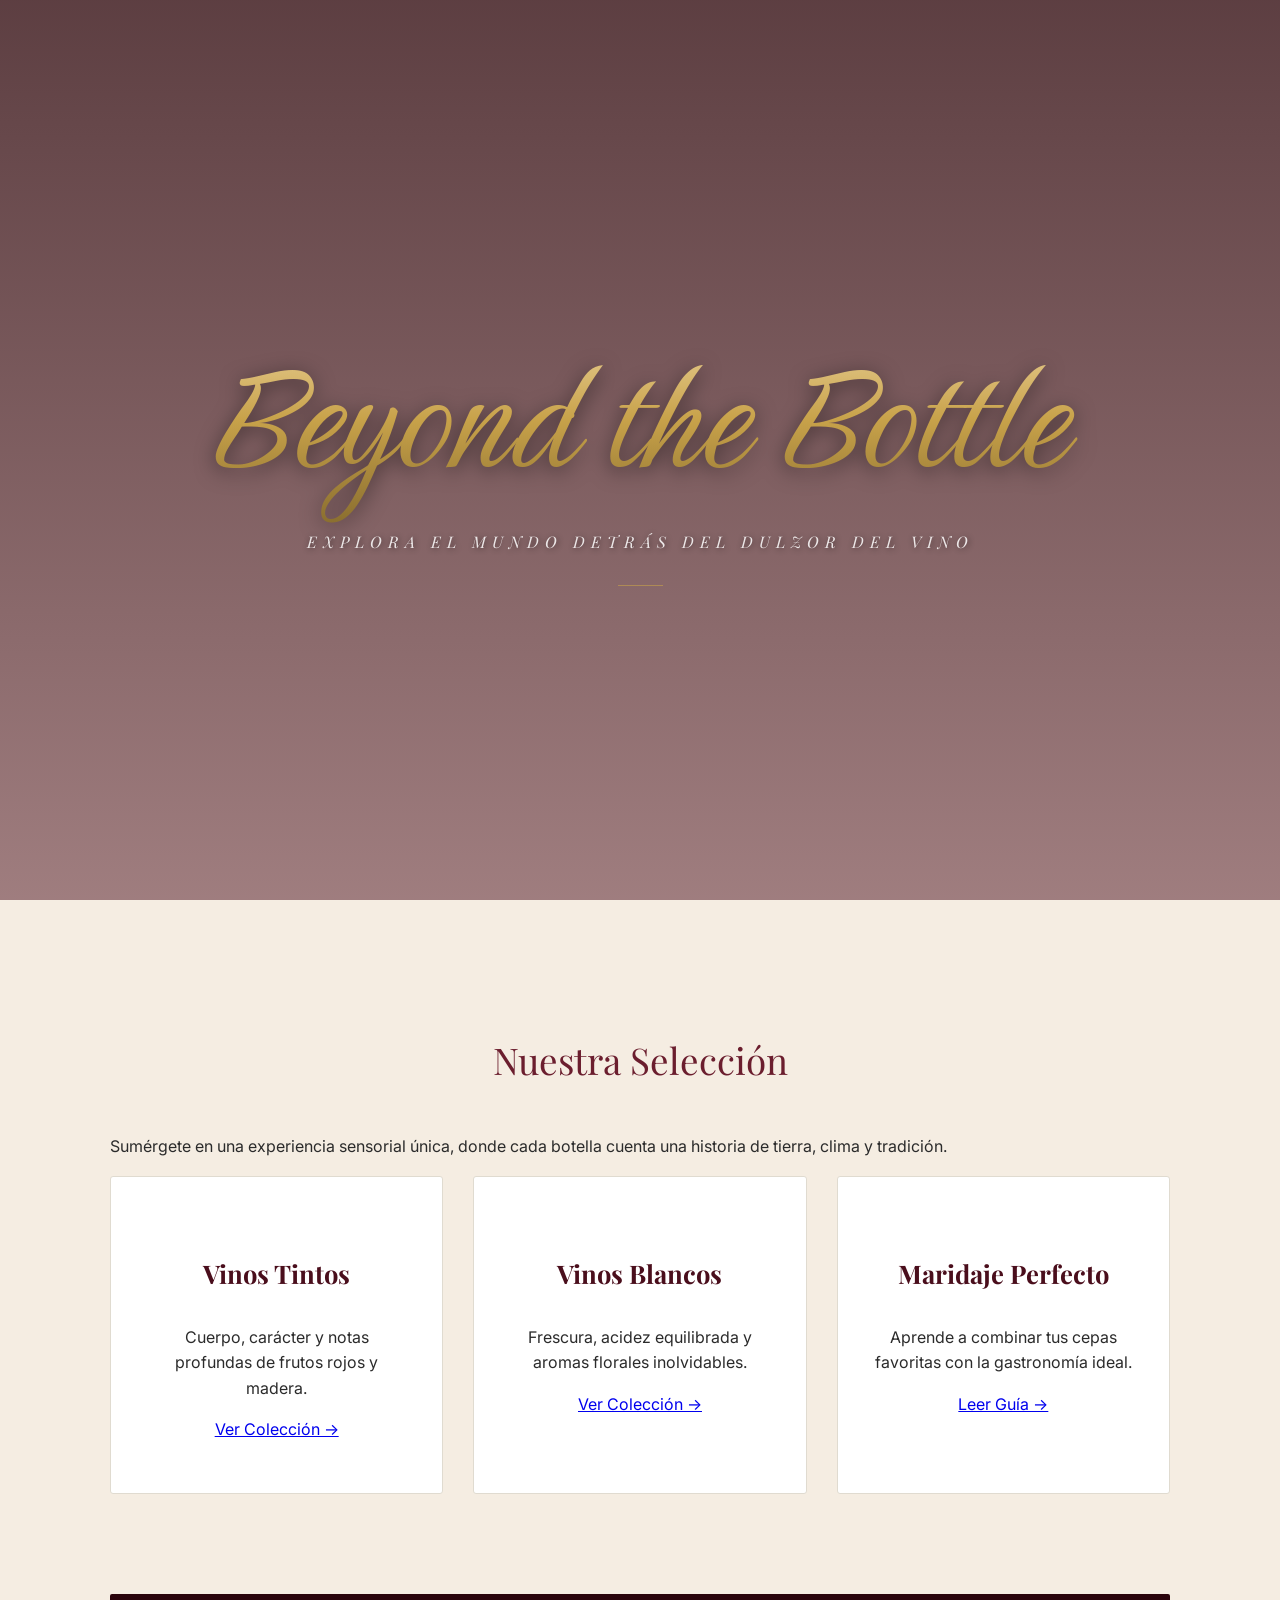
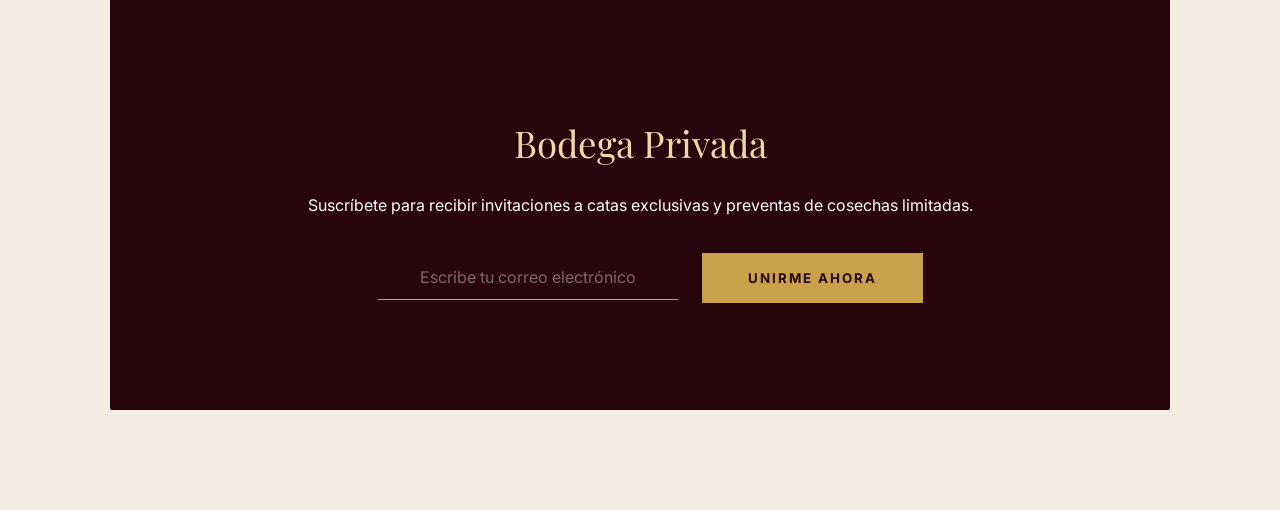
==== index.html @ 3880f751 "Update index.html" ====
<!DOCTYPE html>
<html lang="es">
<head>
    <meta charset="UTF-8">
    <meta name="viewport" content="width=device-width, initial-scale=1.0">
    <title>Beyond the Bottle</title>
    
    <!-- Fuentes de Google -->
    <link rel="preconnect" href="https://fonts.googleapis.com">
    <link rel="preconnect" href="https://fonts.gstatic.com" crossorigin>
    <link href="https://fonts.googleapis.com/css2?family=Birthstone&family=Inter:wght@300;400;700&family=Playfair+Display:ital,wght@0,400;1,400&display=swap" rel="stylesheet">
    
    <!-- ENLACE AL CSS (Verifica que el nombre coincida) -->
    <link rel="stylesheet" href="styles.css">
</head>
<body>

    <section class="hero">
        <div class="hero-content">
            <h1>Beyond the Bottle</h1>
            <p>Explora el mundo detrás del dulzor del vino</p>
        </div>
    </section>

    <main class="container">
        <section class="intro">
            <h2>Nuestra Selección</h2>
            <p class="intro-text">Sumérgete en una experiencia sensorial única, donde cada botella cuenta una historia de tierra, clima y tradición.</p>
        </section>

        <div class="cards">
            <article class="card">
                <h3>Vinos Tintos</h3>
                <p>Cuerpo, carácter y notas profundas de frutos rojos y madera.</p>
                <a href="#" class="link">Ver Colección →</a>
            </article>

            <article class="card">
                <h3>Vinos Blancos</h3>
                <p>Frescura, acidez equilibrada y aromas florales inolvidables.</p>
                <a href="#" class="link">Ver Colección →</a>
            </article>

            <article class="card">
                <h3>Maridaje Perfecto</h3>
                <p>Aprende a combinar tus cepas favoritas con la gastronomía ideal.</p>
                <a href="#" class="link">Leer Guía →</a>
            </article>
        </div>

        <section class="newsletter">
            <h2>Bodega Privada</h2>
            <p>Suscríbete para recibir invitaciones a catas exclusivas y preventas de cosechas limitadas.</p>
            <div class="form-group">
                <input type="email" placeholder="Escribe tu correo electrónico">
                <button>Unirme ahora</button>
            </div>
        </section>
    </main>

</body>
</html>
---- styles.css ----
/* =========================
   1. VARIABLES Y CONFIGURACIÓN
========================= */
:root {
    /* Paleta de Colores */
    --wine-dark: #2A040C; 
    --wine-medium: #4A0E1C;
    --wine-light: #6B1E2E;
    --gold: #C8A24A;
    --gold-light: #F0D9A7;
    --gold-deep: #8A6E2F;
    --bg-cream: #F5EDE2;
    --text-dark: #2B2B2B;
    
    /* Tipografías */
    --fancy-font: 'Birthstone', cursive;
    --serif-font: 'Playfair Display', serif;
    --sans-font: 'Inter', sans-serif;
}

* {
    box-sizing: border-box;
}

body, html {
    margin: 0;
    padding: 0;
    font-family: var(--sans-font);
    color: var(--text-dark);
    background-color: var(--bg-cream);
    /* Sutil textura de fondo tipo papel premium */
    background-image: 
        linear-gradient(rgba(245, 237, 226, 0.96), rgba(245, 237, 226, 0.96)),
        url('https://www.transparenttextures.com/patterns/pinstripe.png');
    background-attachment: fixed;
    line-height: 1.6;
}

/* =========================
   2. HERO SECTION (ENCABEZADO)
========================= */
.hero {
    height: 100vh;
    display: flex;
    align-items: center;
    justify-content: center;
    text-align: center;
    position: relative;
    /* Overlay degradado para profundidad visual */
    background: linear-gradient(
                    rgba(42, 4, 12, 0.75), 
                    rgba(74, 14, 28, 0.5)
                ), 
                url('https://images.unsplash.com/photo-1510812431401-41d2bd2722f3?auto=format&fit=crop&w=1600&q=80');
    background-size: cover;
    background-position: center;
    background-attachment: fixed;
}

.hero-content {
    width: 90%;
    max-width: 1200px;
}

.hero-content h1 {
    font-family: var(--fancy-font);
    /* Birthstone es muy limpia, permite un tamaño imponente */
    font-size: clamp(90px, 15vw, 175px); 
    font-weight: 400;
    margin: 0;
    padding: 0.15em 0.05em; /* Espacio para evitar cortes laterales */
    line-height: 0.9;
    display: inline-block;

    /* Efecto Dorado Metalizado Refinado */
    background: linear-gradient(to bottom, var(--gold-light) 0%, var(--gold) 50%, var(--gold-deep) 100%);
    -webkit-background-clip: text;
    background-clip: text;
    -webkit-text-fill-color: transparent;
    
    /* Sombra para legibilidad sobre el fondo */
    filter: drop-shadow(0px 4px 10px rgba(0,0,0,0.5));
}

.hero-content p {
    font-family: var(--serif-font);
    font-style: italic;
    text-transform: uppercase;
    letter-spacing: 6px; /* Espaciado amplio para look de lujo */
    color: white;
    font-size: clamp(12px, 1.8vw, 16px);
    margin-top: 5px; 
    opacity: 0.85;
    text-shadow: 1px 1px 6px rgba(0,0,0,0.7);
}

/* Detalle de línea minimalista debajo del título */
.hero-content::after {
    content: '';
    display: block;
    width: 45px;
    height: 1px;
    background: var(--gold);
    margin: 30px auto 0;
    opacity: 0.6;
}

/* =========================
   3. CONTENEDOR Y SECCIONES
========================= */
.container {
    max-width: 1100px;
    margin: auto;
    padding: 100px 20px;
}

h2 {
    font-family: var(--serif-font);
    color: var(--wine-light);
    text-align: center;
    font-size: 2.3rem;
    margin-bottom: 45px;
    font-weight: 400;
}

/* =========================
   4. TARJETAS (CARDS)
========================= */
.cards {
    display: grid;
    grid-template-columns: repeat(auto-fit, minmax(280px, 1fr));
    gap: 30px;
}

.card {
    background: white;
    border: 1px solid #E0DBD0;
    padding: 50px 35px;
    text-decoration: none;
    color: var(--text-dark);
    text-align: center;
    transition: all 0.4s cubic-bezier(0.165, 0.84, 0.44, 1);
    border-radius: 3px;
    display: flex;
    flex-direction: column;
}

.card h3 {
    font-family: var(--serif-font);
    color: var(--wine-medium);
    margin-bottom: 15px;
    font-size: 1.6rem;
}

.card:hover {
    transform: translateY(-10px);
    border-color: var(--gold);
    box-shadow: 0 20px 40px rgba(0,0,0,0.06);
}

/* =========================
   5. NEWSLETTER
========================= */
.newsletter {
    background: var(--wine-dark);
    padding: 90px 40px;
    color: white;
    text-align: center;
    margin-top: 100px;
    border-radius: 2px;
}

.newsletter h2 { 
    color: var(--gold-light); 
    margin-bottom: 20px;
}

.newsletter input {
    background: transparent;
    border: none;
    border-bottom: 1px solid var(--gold);
    color: white;
    padding: 12px;
    margin: 20px;
    width: 300px;
    max-width: 100%;
    outline: none;
    font-size: 1rem;
    text-align: center;
    font-family: var(--sans-font);
}

.newsletter input::placeholder {
    color: rgba(255, 255, 255, 0.4);
}

/* =========================
   6. BOTONES
========================= */
button {
    background: var(--gold);
    color: var(--wine-dark);
    border: 1px solid var(--gold);
    padding: 16px 45px;
    font-weight: 700;
    text-transform: uppercase;
    cursor: pointer;
    transition: 0.3s;
    letter-spacing: 2px;
    font-family: var(--sans-font);
}

button:hover {
    background: white;
    color: var(--wine-medium);
    border-color: white;
}

/* =========================
   7. RESPONSIVE
========================= */
@media (max-width: 600px) {
    .hero-content h1 {
        font-size: 85px;
    }
    
    .hero-content p {
        letter-spacing: 3px;
    }
    
    .container {
        padding: 60px 20px;
    }
}
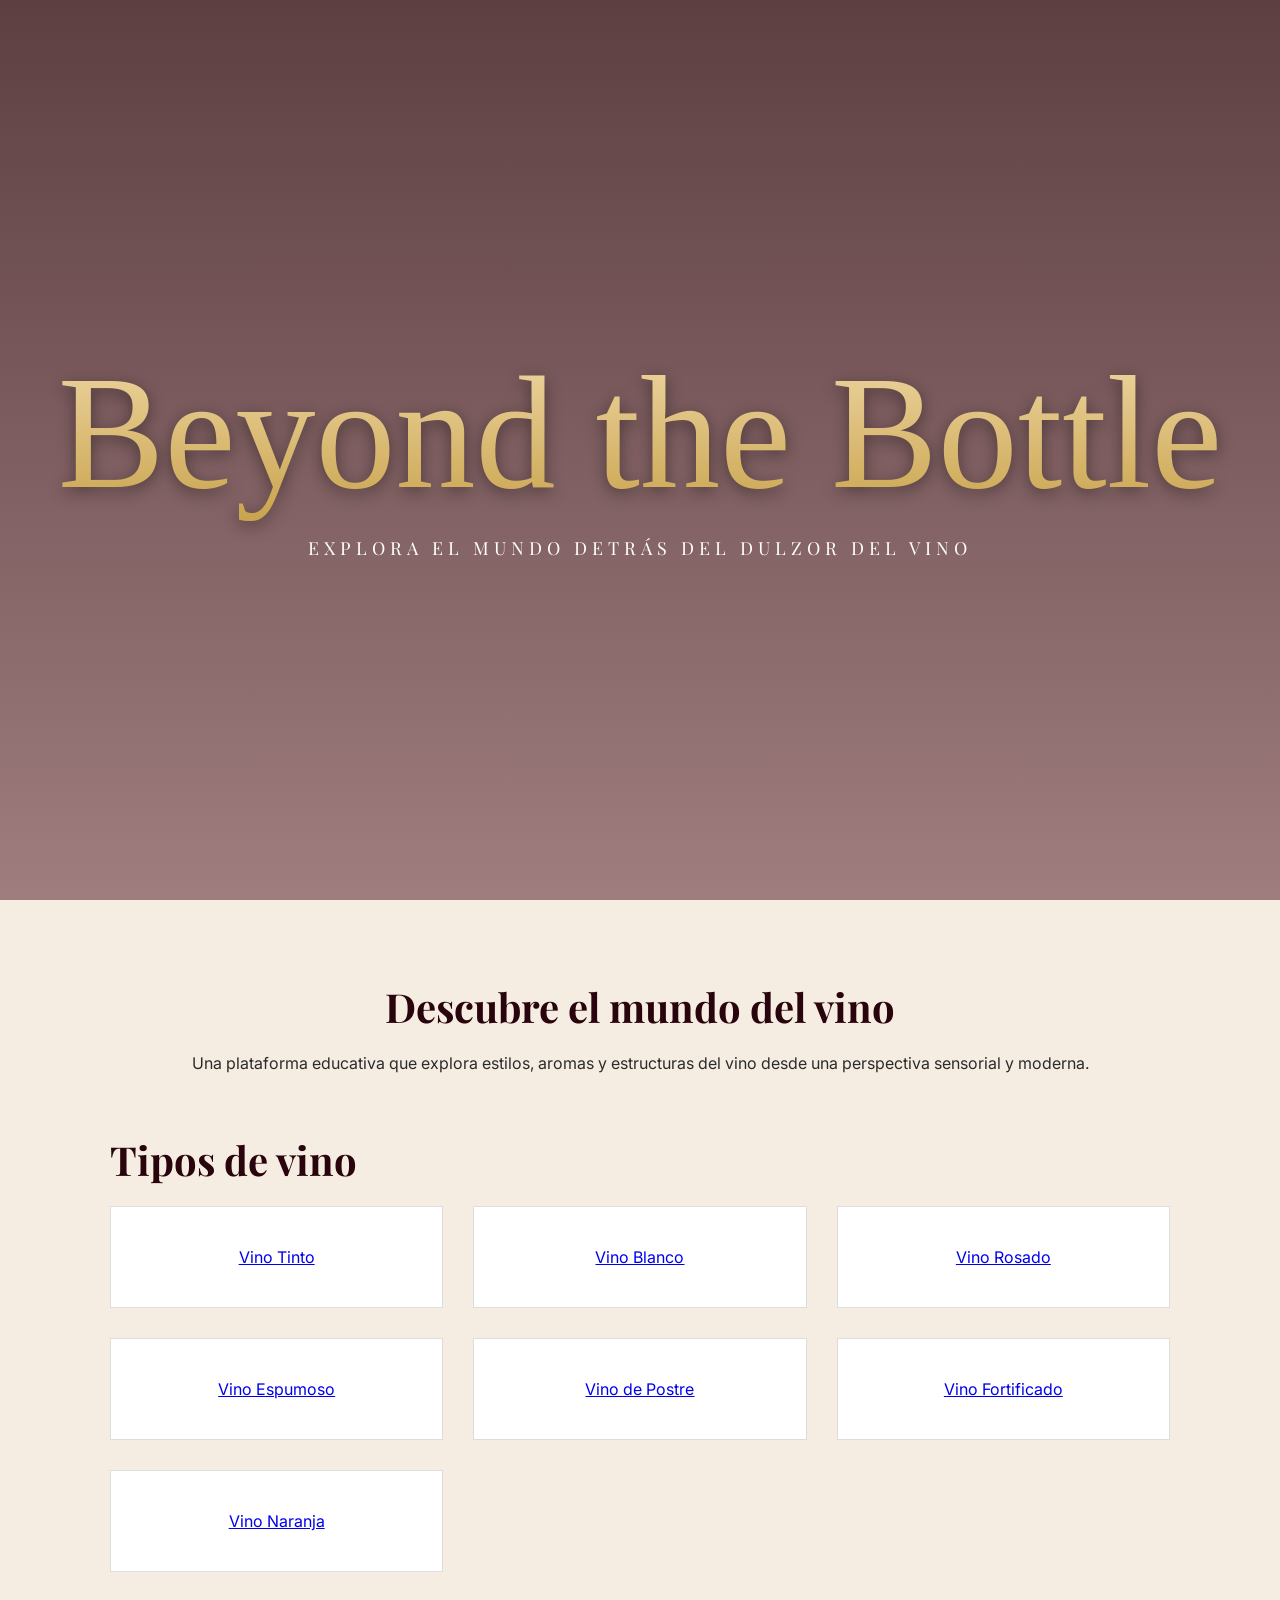
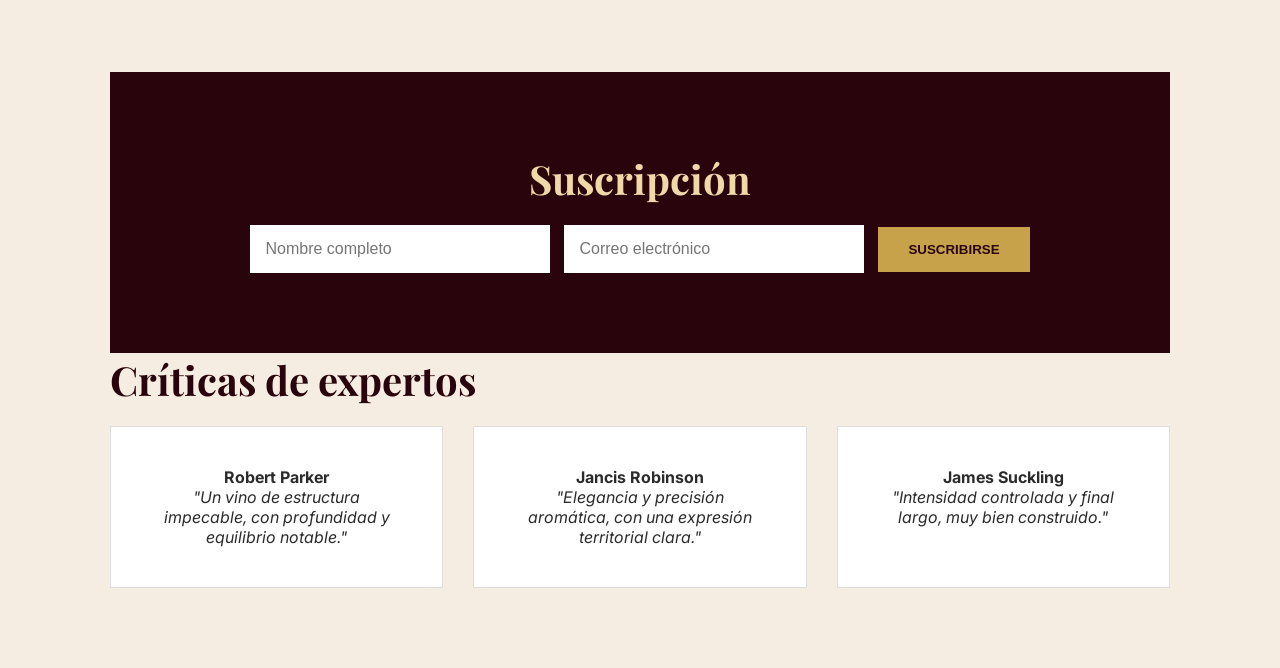
==== commit d3277549: "Update index.html" ====
--- a/index.html
+++ b/index.html
@@ -4,59 +4,60 @@
     <meta charset="UTF-8">
     <meta name="viewport" content="width=device-width, initial-scale=1.0">
     <title>Beyond the Bottle</title>
-    
-    <!-- Fuentes de Google -->
-    <link rel="preconnect" href="https://fonts.googleapis.com">
-    <link rel="preconnect" href="https://fonts.gstatic.com" crossorigin>
-    <link href="https://fonts.googleapis.com/css2?family=Birthstone&family=Inter:wght@300;400;700&family=Playfair+Display:ital,wght@0,400;1,400&display=swap" rel="stylesheet">
-    
-    <!-- ENLACE AL CSS (Verifica que el nombre coincida) -->
+    <!-- Fuentes: Inter, Playfair Display y Pinyon Script -->
+    <link href="https://fonts.googleapis.com/css2?family=Playfair+Display:ital,wght@0,500;0,600;1,400&family=Inter:wght@300;400;500&family=Pinyon+Script&display=swap" rel="stylesheet">
     <link rel="stylesheet" href="styles.css">
 </head>
 <body>
 
-    <section class="hero">
-        <div class="hero-content">
-            <h1>Beyond the Bottle</h1>
-            <p>Explora el mundo detrás del dulzor del vino</p>
+<header class="hero">
+    <div class="hero-content">
+        <h1>Beyond the Bottle</h1>
+        <p>Explora el mundo detrás del dulzor del vino</p>
+    </div>
+</header>
+
+<main class="container">
+
+    <section class="intro">
+        <h2>Descubre el mundo del vino</h2>
+        <p>
+            Una plataforma educativa que explora estilos, aromas y estructuras del vino desde una perspectiva sensorial y moderna.
+        </p>
+    </section>
+
+    <!-- TIPOS DE VINO -->
+    <section>
+        <h2>Tipos de vino</h2>
+        <div class="cards">
+            <a class="card" href="tinto.html">Vino Tinto</a>
+            <a class="card" href="blanco.html">Vino Blanco</a>
+            <a class="card" href="rosado.html">Vino Rosado</a>
+            <a class="card" href="espumoso.html">Vino Espumoso</a>
+            <a class="card" href="postre.html">Vino de Postre</a>
+            <a class="card" href="fortificado.html">Vino Fortificado</a>
+            <a class="card" href="naranja.html">Vino Naranja</a>
         </div>
     </section>
 
-    <main class="container">
-        <section class="intro">
-            <h2>Nuestra Selección</h2>
-            <p class="intro-text">Sumérgete en una experiencia sensorial única, donde cada botella cuenta una historia de tierra, clima y tradición.</p>
-        </section>
+    <!-- NEWSLETTER -->
+    <section class="newsletter">
+        <h2>Suscripción</h2>
+        <div class="newsletter-form">
+            <input type="text" id="nombre" placeholder="Nombre completo">
+            <input type="email" id="correo" placeholder="Correo electrónico">
+            <button onclick="suscribir()">Suscribirse</button>
+        </div>
+    </section>
 
-        <div class="cards">
-            <article class="card">
-                <h3>Vinos Tintos</h3>
-                <p>Cuerpo, carácter y notas profundas de frutos rojos y madera.</p>
-                <a href="#" class="link">Ver Colección →</a>
-            </article>
+    <!-- CRÍTICAS -->
+    <section>
+        <h2>Críticas de expertos</h2>
+        <div id="criticas" class="cards"></div>
+    </section>
 
-            <article class="card">
-                <h3>Vinos Blancos</h3>
-                <p>Frescura, acidez equilibrada y aromas florales inolvidables.</p>
-                <a href="#" class="link">Ver Colección →</a>
-            </article>
+</main>
 
-            <article class="card">
-                <h3>Maridaje Perfecto</h3>
-                <p>Aprende a combinar tus cepas favoritas con la gastronomía ideal.</p>
-                <a href="#" class="link">Leer Guía →</a>
-            </article>
-        </div>
-
-        <section class="newsletter">
-            <h2>Bodega Privada</h2>
-            <p>Suscríbete para recibir invitaciones a catas exclusivas y preventas de cosechas limitadas.</p>
-            <div class="form-group">
-                <input type="email" placeholder="Escribe tu correo electrónico">
-                <button>Unirme ahora</button>
-            </div>
-        </section>
-    </main>
-
+<script src="script.js"></script>
 </body>
-</html>
+</html> 
--- a/styles.css
+++ b/styles.css
@@ -1,234 +1,152 @@
-/* =========================
-   1. VARIABLES Y CONFIGURACIÓN
-========================= */
-:root {
-    /* Paleta de Colores */
-    --wine-dark: #2A040C; 
-    --wine-medium: #4A0E1C;
-    --wine-light: #6B1E2E;
-    --gold: #C8A24A;
-    --gold-light: #F0D9A7;
-    --gold-deep: #8A6E2F;
-    --bg-cream: #F5EDE2;
-    --text-dark: #2B2B2B;
-    
-    /* Tipografías */
-    --fancy-font: 'Birthstone', cursive;
-    --serif-font: 'Playfair Display', serif;
-    --sans-font: 'Inter', sans-serif;
-}
-
+/* RESET GENERAL */
 * {
+    margin: 0;
+    padding: 0;
     box-sizing: border-box;
 }
 
-body, html {
-    margin: 0;
-    padding: 0;
-    font-family: var(--sans-font);
-    color: var(--text-dark);
-    background-color: var(--bg-cream);
-    /* Sutil textura de fondo tipo papel premium */
-    background-image: 
-        linear-gradient(rgba(245, 237, 226, 0.96), rgba(245, 237, 226, 0.96)),
-        url('https://www.transparenttextures.com/patterns/pinstripe.png');
-    background-attachment: fixed;
-    line-height: 1.6;
+:root {
+    --wine-dark: #2A040C; 
+    --gold: #C8A24A;
+    --gold-light: #F0D9A7;
+    --bg-cream: #F5EDE2;
+    --fancy-font: 'Birthstone', cursive;
+    --serif-font: 'Playfair Display', serif;
 }
 
-/* =========================
-   2. HERO SECTION (ENCABEZADO)
-========================= */
+body {
+    font-family: 'Inter', sans-serif;
+    background-color: var(--bg-cream);
+    color: #2B2B2B;
+    overflow-x: hidden;
+}
+
+/* HERO SECTION */
 .hero {
     height: 100vh;
     display: flex;
+    flex-direction: column;
     align-items: center;
     justify-content: center;
     text-align: center;
-    position: relative;
-    /* Overlay degradado para profundidad visual */
-    background: linear-gradient(
-                    rgba(42, 4, 12, 0.75), 
-                    rgba(74, 14, 28, 0.5)
-                ), 
+    background: linear-gradient(rgba(42, 4, 12, 0.75), rgba(74, 14, 28, 0.5)), 
                 url('https://images.unsplash.com/photo-1510812431401-41d2bd2722f3?auto=format&fit=crop&w=1600&q=80');
     background-size: cover;
     background-position: center;
-    background-attachment: fixed;
+    color: white;
 }
 
-.hero-content {
-    width: 90%;
-    max-width: 1200px;
+.hero h1 {
+    font-family: var(--fancy-font);
+    font-size: clamp(80px, 15vw, 160px);
+    font-weight: 400;
+    margin-bottom: 10px;
+    background: linear-gradient(to bottom, var(--gold-light), var(--gold));
+    -webkit-background-clip: text;
+    -webkit-text-fill-color: transparent;
+    filter: drop-shadow(0 4px 8px rgba(0,0,0,0.4));
 }
 
-.hero-content h1 {
-    font-family: var(--fancy-font);
-    /* Birthstone es muy limpia, permite un tamaño imponente */
-    font-size: clamp(90px, 15vw, 175px); 
-    font-weight: 400;
-    margin: 0;
-    padding: 0.15em 0.05em; /* Espacio para evitar cortes laterales */
-    line-height: 0.9;
-    display: inline-block;
-
-    /* Efecto Dorado Metalizado Refinado */
-    background: linear-gradient(to bottom, var(--gold-light) 0%, var(--gold) 50%, var(--gold-deep) 100%);
-    -webkit-background-clip: text;
-    background-clip: text;
-    -webkit-text-fill-color: transparent;
-    
-    /* Sombra para legibilidad sobre el fondo */
-    filter: drop-shadow(0px 4px 10px rgba(0,0,0,0.5));
+.hero p {
+    font-family: var(--serif-font);
+    text-transform: uppercase;
+    letter-spacing: 5px;
+    font-size: clamp(12px, 2vw, 18px);
 }
 
-.hero-content p {
-    font-family: var(--serif-font);
-    font-style: italic;
-    text-transform: uppercase;
-    letter-spacing: 6px; /* Espaciado amplio para look de lujo */
-    color: white;
-    font-size: clamp(12px, 1.8vw, 16px);
-    margin-top: 5px; 
-    opacity: 0.85;
-    text-shadow: 1px 1px 6px rgba(0,0,0,0.7);
+/* CONTENIDO */
+.container {
+    max-width: 1100px;
+    margin: 0 auto;
+    padding: 80px 20px;
 }
 
-/* Detalle de línea minimalista debajo del título */
-.hero-content::after {
-    content: '';
-    display: block;
-    width: 45px;
-    height: 1px;
-    background: var(--gold);
-    margin: 30px auto 0;
-    opacity: 0.6;
-}
-
-/* =========================
-   3. CONTENEDOR Y SECCIONES
-========================= */
-.container {
-    max-width: 1100px;
-    margin: auto;
-    padding: 100px 20px;
+.intro {
+    text-align: center;
+    margin-bottom: 60px;
 }
 
 h2 {
     font-family: var(--serif-font);
-    color: var(--wine-light);
-    text-align: center;
-    font-size: 2.3rem;
-    margin-bottom: 45px;
-    font-weight: 400;
+    color: var(--wine-dark);
+    font-size: 2.5rem;
+    margin-bottom: 20px;
 }
 
-/* =========================
-   4. TARJETAS (CARDS)
-========================= */
+.intro-text {
+    max-width: 700px;
+    margin: 0 auto;
+    font-size: 1.1rem;
+    color: #555;
+}
+
+/* TARJETAS */
 .cards {
     display: grid;
-    grid-template-columns: repeat(auto-fit, minmax(280px, 1fr));
+    grid-template-columns: repeat(auto-fit, minmax(300px, 1fr));
     gap: 30px;
 }
 
 .card {
     background: white;
-    border: 1px solid #E0DBD0;
-    padding: 50px 35px;
-    text-decoration: none;
-    color: var(--text-dark);
+    padding: 40px;
+    border: 1px solid #ddd;
     text-align: center;
-    transition: all 0.4s cubic-bezier(0.165, 0.84, 0.44, 1);
-    border-radius: 3px;
-    display: flex;
-    flex-direction: column;
-}
-
-.card h3 {
-    font-family: var(--serif-font);
-    color: var(--wine-medium);
-    margin-bottom: 15px;
-    font-size: 1.6rem;
+    transition: 0.3s;
 }
 
 .card:hover {
     transform: translateY(-10px);
     border-color: var(--gold);
-    box-shadow: 0 20px 40px rgba(0,0,0,0.06);
+    box-shadow: 0 10px 30px rgba(0,0,0,0.05);
 }
 
-/* =========================
-   5. NEWSLETTER
-========================= */
+.card h3 {
+    font-family: var(--serif-font);
+    color: var(--wine-dark);
+    margin-bottom: 15px;
+}
+
+.link {
+    display: inline-block;
+    margin-top: 20px;
+    color: var(--gold);
+    text-decoration: none;
+    font-weight: bold;
+}
+
+/* NEWSLETTER */
 .newsletter {
     background: var(--wine-dark);
-    padding: 90px 40px;
     color: white;
+    padding: 80px 40px;
     text-align: center;
     margin-top: 100px;
-    border-radius: 2px;
 }
 
-.newsletter h2 { 
-    color: var(--gold-light); 
-    margin-bottom: 20px;
+.newsletter h2 {
+    color: var(--gold-light);
 }
 
 .newsletter input {
-    background: transparent;
+    padding: 15px;
+    width: 300px;
     border: none;
-    border-bottom: 1px solid var(--gold);
-    color: white;
-    padding: 12px;
-    margin: 20px;
-    width: 300px;
-    max-width: 100%;
-    outline: none;
+    margin-right: 10px;
     font-size: 1rem;
-    text-align: center;
-    font-family: var(--sans-font);
 }
 
-.newsletter input::placeholder {
-    color: rgba(255, 255, 255, 0.4);
-}
-
-/* =========================
-   6. BOTONES
-========================= */
 button {
+    padding: 15px 30px;
     background: var(--gold);
     color: var(--wine-dark);
-    border: 1px solid var(--gold);
-    padding: 16px 45px;
-    font-weight: 700;
+    border: none;
+    font-weight: bold;
     text-transform: uppercase;
     cursor: pointer;
     transition: 0.3s;
-    letter-spacing: 2px;
-    font-family: var(--sans-font);
 }
 
 button:hover {
     background: white;
-    color: var(--wine-medium);
-    border-color: white;
 }
-
-/* =========================
-   7. RESPONSIVE
-========================= */
-@media (max-width: 600px) {
-    .hero-content h1 {
-        font-size: 85px;
-    }
-    
-    .hero-content p {
-        letter-spacing: 3px;
-    }
-    
-    .container {
-        padding: 60px 20px;
-    }
-}
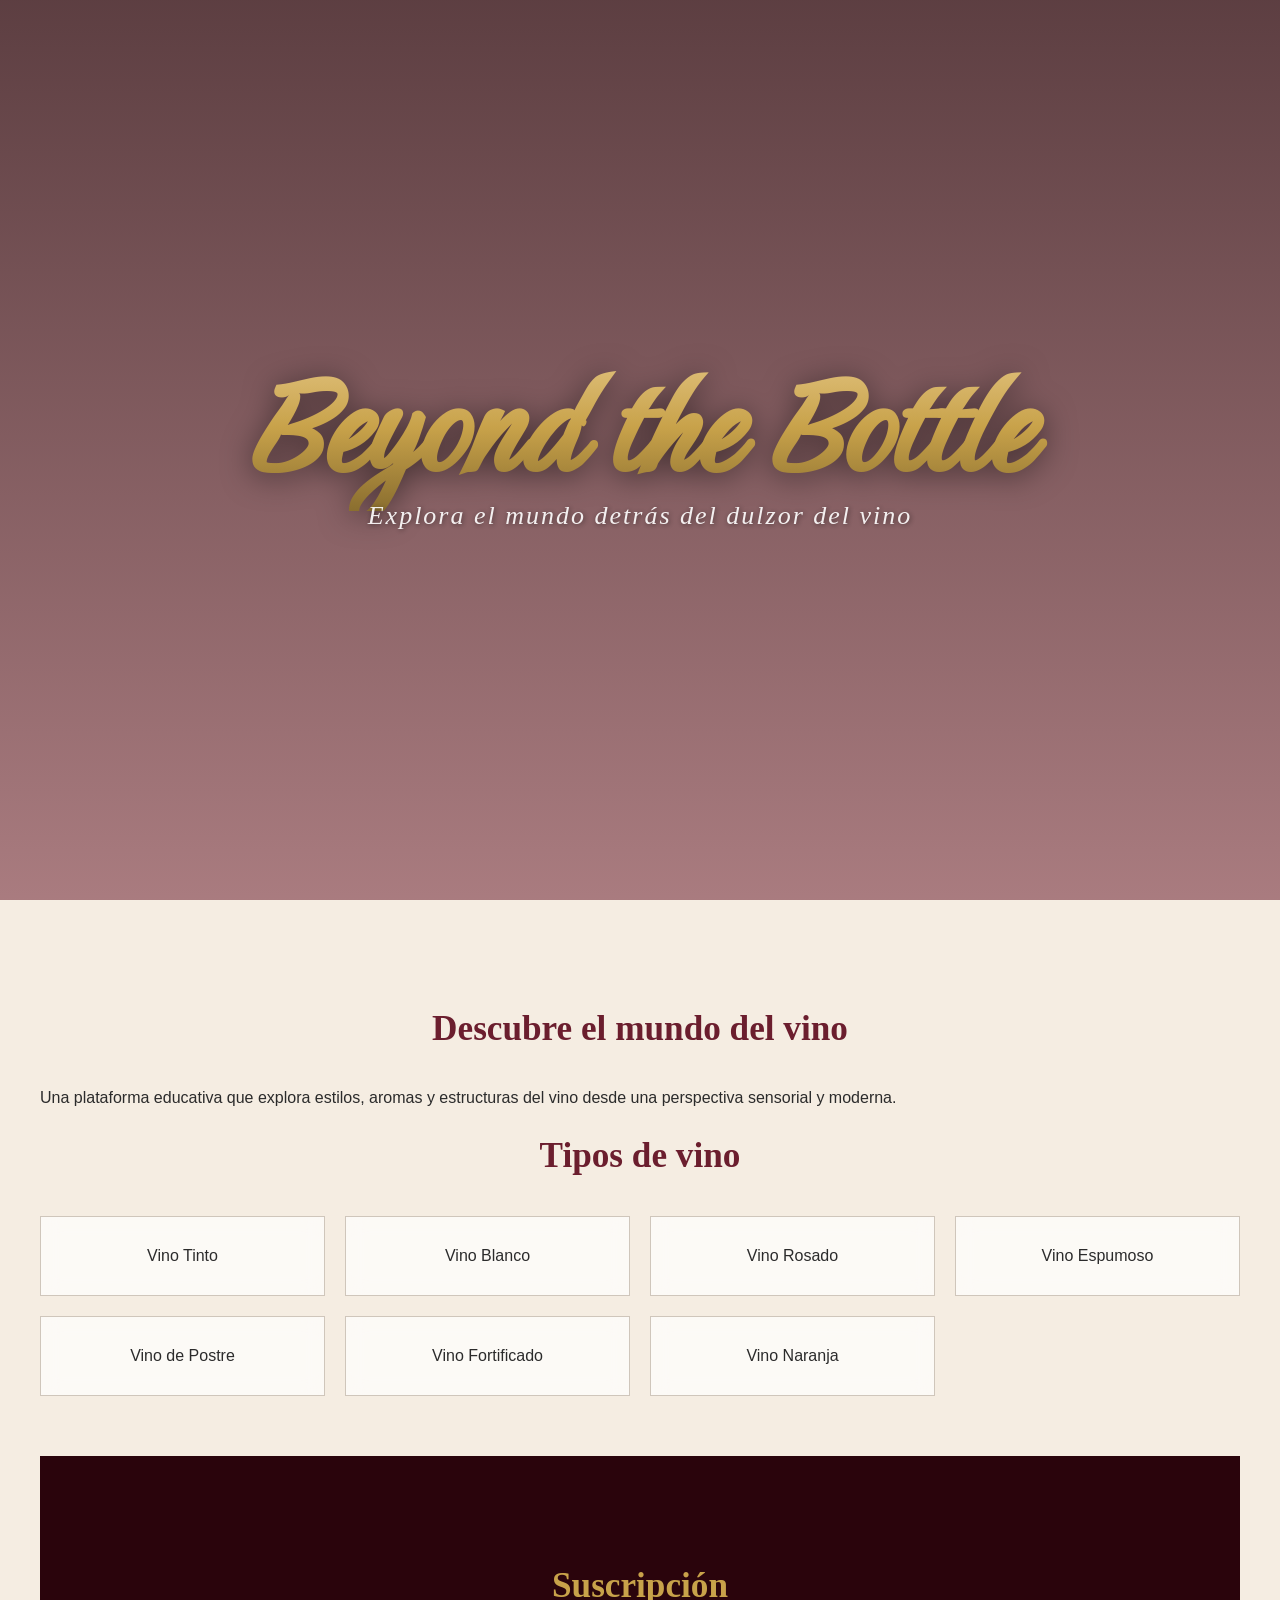
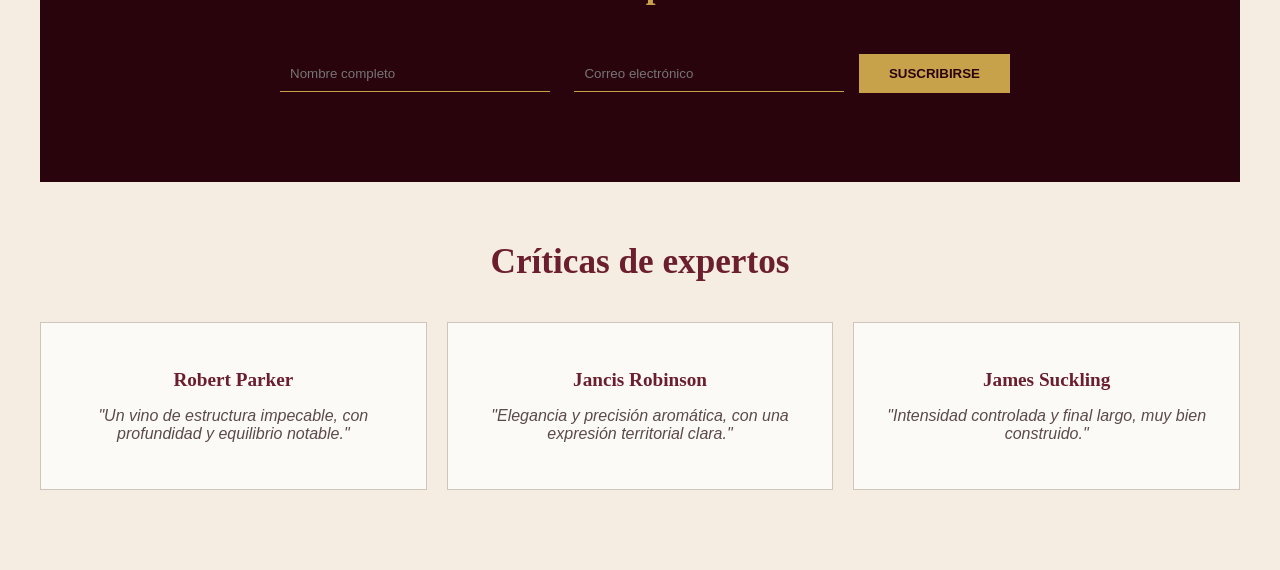
==== commit 1a785c88: "Update index.html" ====
--- a/index.html
+++ b/index.html
@@ -5,7 +5,7 @@
     <meta name="viewport" content="width=device-width, initial-scale=1.0">
     <title>Beyond the Bottle</title>
     <!-- Fuentes: Inter, Playfair Display y Pinyon Script -->
-    <link href="https://fonts.googleapis.com/css2?family=Playfair+Display:ital,wght@0,500;0,600;1,400&family=Inter:wght@300;400;500&family=Pinyon+Script&display=swap" rel="stylesheet">
+    <link href="https://fonts.googleapis.com/css2?family=Birthstone&display=swap" rel="stylesheet">
     <link rel="stylesheet" href="styles.css">
 </head>
 <body>
--- a/styles.css
+++ b/styles.css
@@ -1,147 +1,145 @@
-/* RESET GENERAL */
-* {
-    margin: 0;
-    padding: 0;
-    box-sizing: border-box;
+:root {
+    --bg: #F5EDE2;
+    --greige: #CFC6BB;
+    --wine: #6B1E2E;
+    --wine-dark: #2A040C; /* Burdeo más profundo */
+    --gold: #C8A24A;
+    --gold-light: #E5C786;
+    --text: #2B2B2B;
+    --text-soft: #5A4A4A;
+    --fancy-font: 'Birthstone', cursive;
 }
 
-:root {
-    --wine-dark: #2A040C; 
-    --gold: #C8A24A;
-    --gold-light: #F0D9A7;
-    --bg-cream: #F5EDE2;
-    --fancy-font: 'Birthstone', cursive;
-    --serif-font: 'Playfair Display', serif;
+/* =========================
+   BASE & PATRÓN
+========================= */
+body {
+    margin: 0;
+    font-family: 'Inter', sans-serif;
+    color: var(--text);
+    background-color: var(--bg);
+    /* Patrón de ilustración suave */
+    background-image: 
+        linear-gradient(rgba(245, 237, 226, 0.94), rgba(245, 237, 226, 0.94)),
+        url('https://www.transparenttextures.com/patterns/pinstripe.png'); 
+    background-attachment: fixed;
 }
 
-body {
-    font-family: 'Inter', sans-serif;
-    background-color: var(--bg-cream);
-    color: #2B2B2B;
-    overflow-x: hidden;
-}
-
-/* HERO SECTION */
+/* =========================
+   HERO (EL CAMBIO PRINCIPAL)
+========================= */
 .hero {
     height: 100vh;
     display: flex;
-    flex-direction: column;
     align-items: center;
     justify-content: center;
     text-align: center;
-    background: linear-gradient(rgba(42, 4, 12, 0.75), rgba(74, 14, 28, 0.5)), 
+    position: relative;
+    background: linear-gradient(
+                    rgba(42, 4, 12, 0.75), 
+                    rgba(107, 30, 46, 0.55)
+                ), 
                 url('https://images.unsplash.com/photo-1510812431401-41d2bd2722f3?auto=format&fit=crop&w=1600&q=80');
     background-size: cover;
     background-position: center;
-    color: white;
+    background-attachment: fixed;
 }
 
-.hero h1 {
+.hero-content h1 {
     font-family: var(--fancy-font);
-    font-size: clamp(80px, 15vw, 160px);
-    font-weight: 400;
-    margin-bottom: 10px;
-    background: linear-gradient(to bottom, var(--gold-light), var(--gold));
+    font-size: clamp(80px, 15vw, 160px); /* Tamaño masivo y fluido */
+    margin: 0;
+    line-height: 0.8;
+    /* Efecto Dorado Metalizado */
+    background: linear-gradient(to bottom, var(--gold-light) 0%, var(--gold) 50%, #8A6E2F 100%);
     -webkit-background-clip: text;
     -webkit-text-fill-color: transparent;
-    filter: drop-shadow(0 4px 8px rgba(0,0,0,0.4));
+    filter: drop-shadow(0px 4px 15px rgba(0,0,0,0.5));
+    padding: 20px;
 }
 
-.hero p {
-    font-family: var(--serif-font);
-    text-transform: uppercase;
-    letter-spacing: 5px;
-    font-size: clamp(12px, 2vw, 18px);
+.hero-content p {
+    font-family: 'Playfair Display', serif;
+    font-style: italic;
+    color: white;
+    font-size: clamp(18px, 4vw, 26px);
+    letter-spacing: 2px;
+    margin-top: -10px;
+    opacity: 0.9;
+    text-shadow: 1px 1px 5px rgba(0,0,0,0.5);
 }
 
-/* CONTENIDO */
+/* =========================
+   CONTENEDOR Y CARDS
+========================= */
 .container {
-    max-width: 1100px;
-    margin: 0 auto;
+    max-width: 1200px;
+    margin: auto;
     padding: 80px 20px;
 }
 
-.intro {
+h2 {
+    font-family: 'Playfair Display', serif;
+    color: var(--wine);
     text-align: center;
-    margin-bottom: 60px;
+    font-size: 2.2rem;
+    margin-bottom: 40px;
 }
 
-h2 {
-    font-family: var(--serif-font);
-    color: var(--wine-dark);
-    font-size: 2.5rem;
-    margin-bottom: 20px;
-}
-
-.intro-text {
-    max-width: 700px;
-    margin: 0 auto;
-    font-size: 1.1rem;
-    color: #555;
-}
-
-/* TARJETAS */
 .cards {
     display: grid;
-    grid-template-columns: repeat(auto-fit, minmax(300px, 1fr));
-    gap: 30px;
+    grid-template-columns: repeat(auto-fit, minmax(250px, 1fr));
+    gap: 20px;
 }
 
 .card {
-    background: white;
-    padding: 40px;
-    border: 1px solid #ddd;
+    background: rgba(255, 255, 255, 0.7);
+    backdrop-filter: blur(10px);
+    border: 1px solid var(--greige);
+    padding: 30px;
+    text-decoration: none;
+    color: var(--text);
     text-align: center;
-    transition: 0.3s;
+    transition: 0.4s;
+    font-weight: 500;
 }
 
 .card:hover {
     transform: translateY(-10px);
+    background: white;
     border-color: var(--gold);
-    box-shadow: 0 10px 30px rgba(0,0,0,0.05);
 }
 
-.card h3 {
-    font-family: var(--serif-font);
-    color: var(--wine-dark);
-    margin-bottom: 15px;
+/* =========================
+   NEWSLETTER PREMIUM
+========================= */
+.newsletter {
+    background: var(--wine-dark);
+    padding: 80px 20px;
+    color: white;
+    text-align: center;
+    margin: 60px 0;
 }
 
-.link {
-    display: inline-block;
-    margin-top: 20px;
-    color: var(--gold);
-    text-decoration: none;
-    font-weight: bold;
-}
-
-/* NEWSLETTER */
-.newsletter {
-    background: var(--wine-dark);
-    color: white;
-    padding: 80px 40px;
-    text-align: center;
-    margin-top: 100px;
-}
-
-.newsletter h2 {
-    color: var(--gold-light);
-}
+.newsletter h2 { color: var(--gold); }
 
 .newsletter input {
-    padding: 15px;
-    width: 300px;
+    background: transparent;
     border: none;
-    margin-right: 10px;
-    font-size: 1rem;
+    border-bottom: 1px solid var(--gold);
+    color: white;
+    padding: 10px;
+    margin: 10px;
+    width: 250px;
+    outline: none;
 }
 
 button {
-    padding: 15px 30px;
     background: var(--gold);
     color: var(--wine-dark);
     border: none;
-    font-weight: bold;
+    padding: 12px 30px;
+    font-weight: 700;
     text-transform: uppercase;
     cursor: pointer;
     transition: 0.3s;
@@ -149,4 +147,5 @@
 
 button:hover {
     background: white;
+    letter-spacing: 1px;
 }
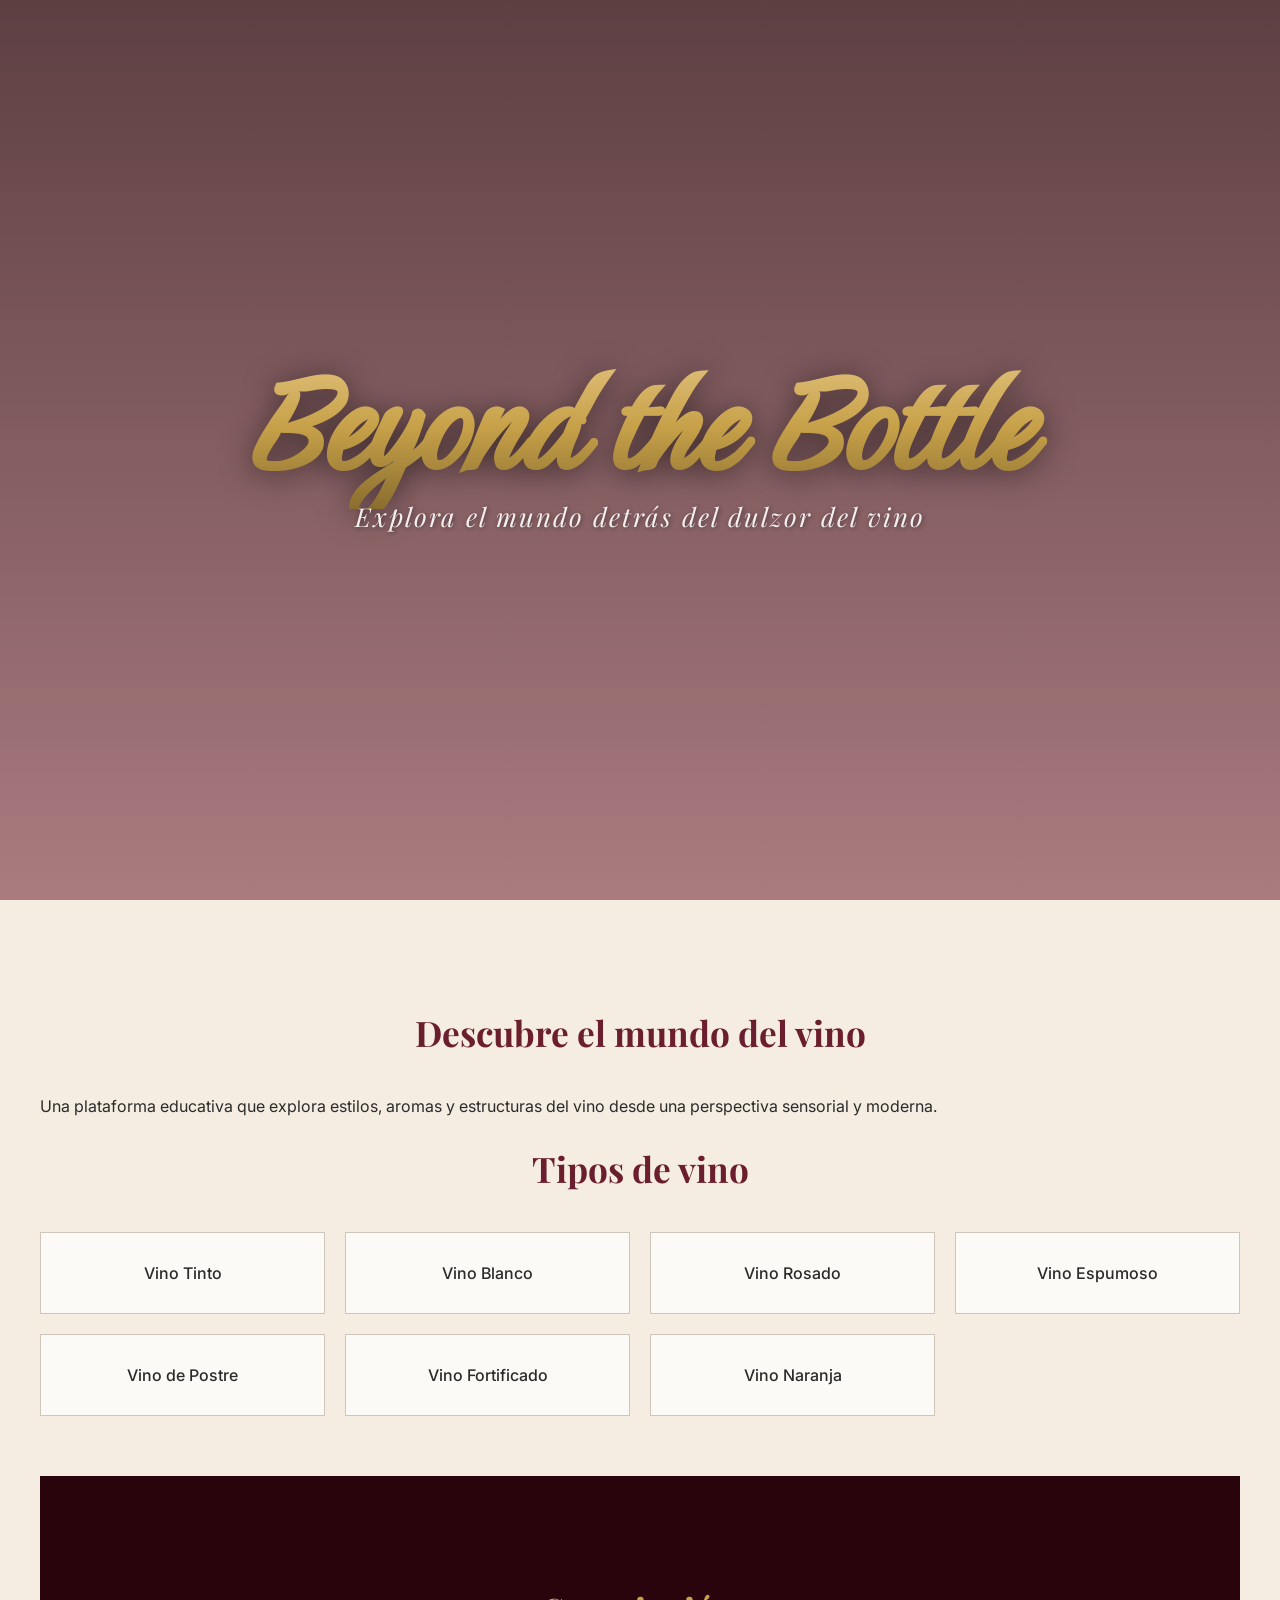
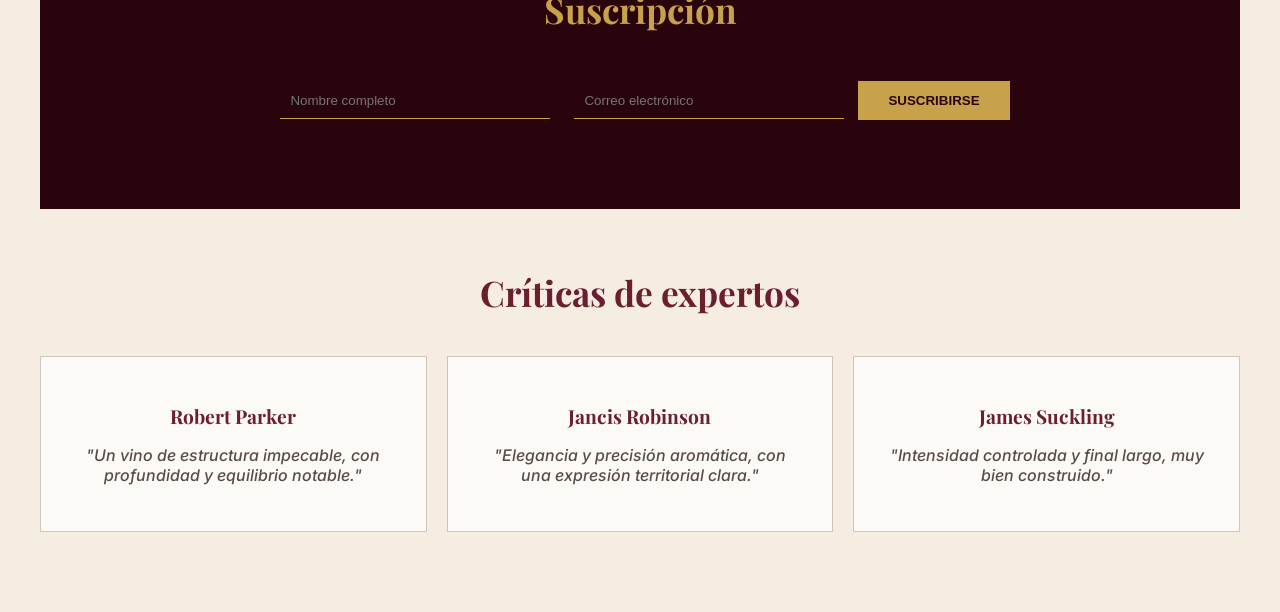
==== commit db671d67: "Update index.html" ====
--- a/index.html
+++ b/index.html
@@ -4,8 +4,10 @@
     <meta charset="UTF-8">
     <meta name="viewport" content="width=device-width, initial-scale=1.0">
     <title>Beyond the Bottle</title>
-    <!-- Fuentes: Inter, Playfair Display y Pinyon Script -->
-    <link href="https://fonts.googleapis.com/css2?family=Birthstone&display=swap" rel="stylesheet">
+
+    <!-- Fuentes: Inter, Playfair Display y Birthstone -->
+    <link href="https://fonts.googleapis.com/css2?family=Playfair+Display:ital,wght@0,500;0,600;1,400&family=Inter:wght@300;400;500&family=Birthstone&display=swap" rel="stylesheet">
+
     <link rel="stylesheet" href="styles.css">
 </head>
 <body>
@@ -60,4 +62,4 @@
 
 <script src="script.js"></script>
 </body>
-</html> 
+</html>
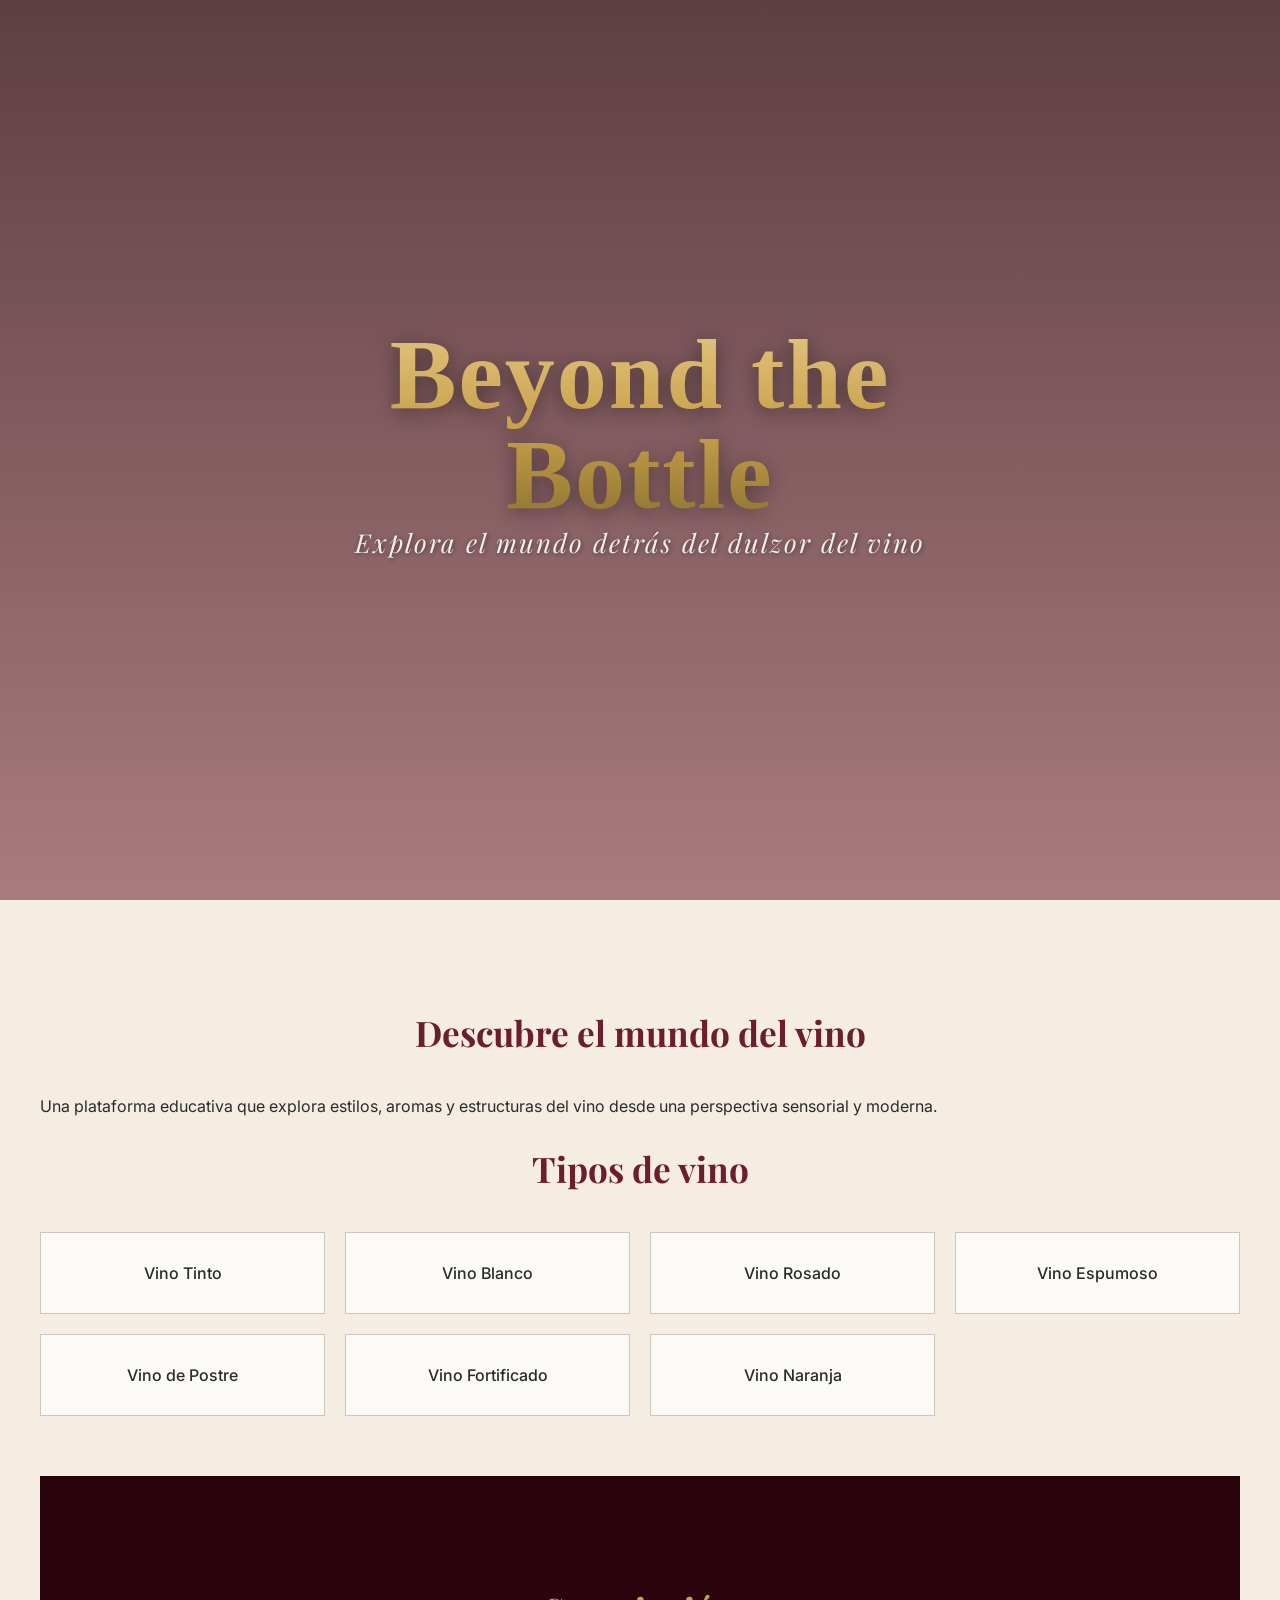
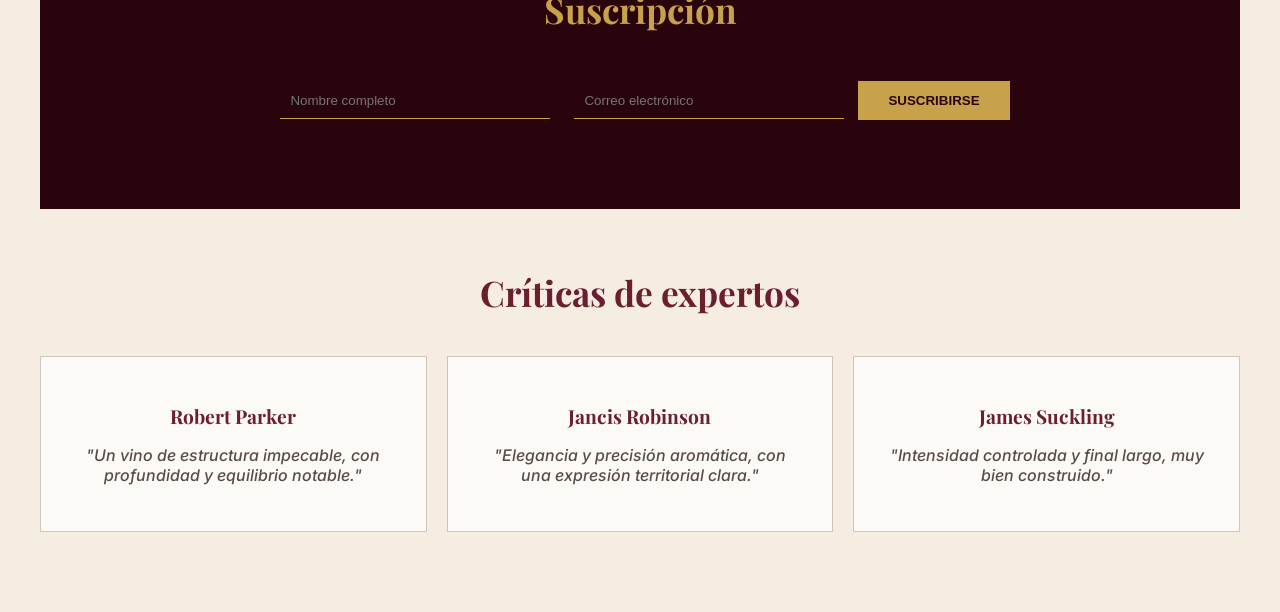
==== commit 4491007f: "Update index.html" ====
--- a/index.html
+++ b/index.html
@@ -5,8 +5,8 @@
     <meta name="viewport" content="width=device-width, initial-scale=1.0">
     <title>Beyond the Bottle</title>
 
-    <!-- Fuentes: Inter, Playfair Display y Birthstone -->
-    <link href="https://fonts.googleapis.com/css2?family=Playfair+Display:ital,wght@0,500;0,600;1,400&family=Inter:wght@300;400;500&family=Birthstone&display=swap" rel="stylesheet">
+    <!-- Fuentes -->
+    <link href="https://fonts.googleapis.com/css2?family=Playfair+Display:ital,wght@0,500;0,600;1,400&family=Inter:wght@300;400;500&family=Great+Vibes&display=swap" rel="stylesheet">
 
     <link rel="stylesheet" href="styles.css">
 </head>
--- a/styles.css
+++ b/styles.css
@@ -2,11 +2,13 @@
     --bg: #F5EDE2;
     --greige: #CFC6BB;
     --wine: #6B1E2E;
-    --wine-dark: #2A040C; /* Burdeo más profundo */
+    --wine-dark: #2A040C;
     --gold: #C8A24A;
     --gold-light: #E5C786;
     --text: #2B2B2B;
     --text-soft: #5A4A4A;
+
+    /* NUEVA FUENTE */
     --fancy-font: 'Birthstone', cursive;
 }
 
@@ -18,7 +20,6 @@
     font-family: 'Inter', sans-serif;
     color: var(--text);
     background-color: var(--bg);
-    /* Patrón de ilustración suave */
     background-image: 
         linear-gradient(rgba(245, 237, 226, 0.94), rgba(245, 237, 226, 0.94)),
         url('https://www.transparenttextures.com/patterns/pinstripe.png'); 
@@ -26,7 +27,7 @@
 }
 
 /* =========================
-   HERO (EL CAMBIO PRINCIPAL)
+   HERO
 ========================= */
 .hero {
     height: 100vh;
@@ -45,17 +46,24 @@
     background-attachment: fixed;
 }
 
+/* AJUSTE PRINCIPAL */
+.hero-content {
+    max-width: 800px;
+}
+
 .hero-content h1 {
     font-family: var(--fancy-font);
-    font-size: clamp(80px, 15vw, 160px); /* Tamaño masivo y fluido */
+    font-size: clamp(50px, 10vw, 100px); /* REDUCIDO */
     margin: 0;
-    line-height: 0.8;
-    /* Efecto Dorado Metalizado */
+    line-height: 1;
+    letter-spacing: 2px;
+
     background: linear-gradient(to bottom, var(--gold-light) 0%, var(--gold) 50%, #8A6E2F 100%);
     -webkit-background-clip: text;
     -webkit-text-fill-color: transparent;
-    filter: drop-shadow(0px 4px 15px rgba(0,0,0,0.5));
-    padding: 20px;
+
+    filter: drop-shadow(0px 4px 10px rgba(0,0,0,0.4));
+    padding: 10px;
 }
 
 .hero-content p {
@@ -111,7 +119,7 @@
 }
 
 /* =========================
-   NEWSLETTER PREMIUM
+   NEWSLETTER
 ========================= */
 .newsletter {
     background: var(--wine-dark);
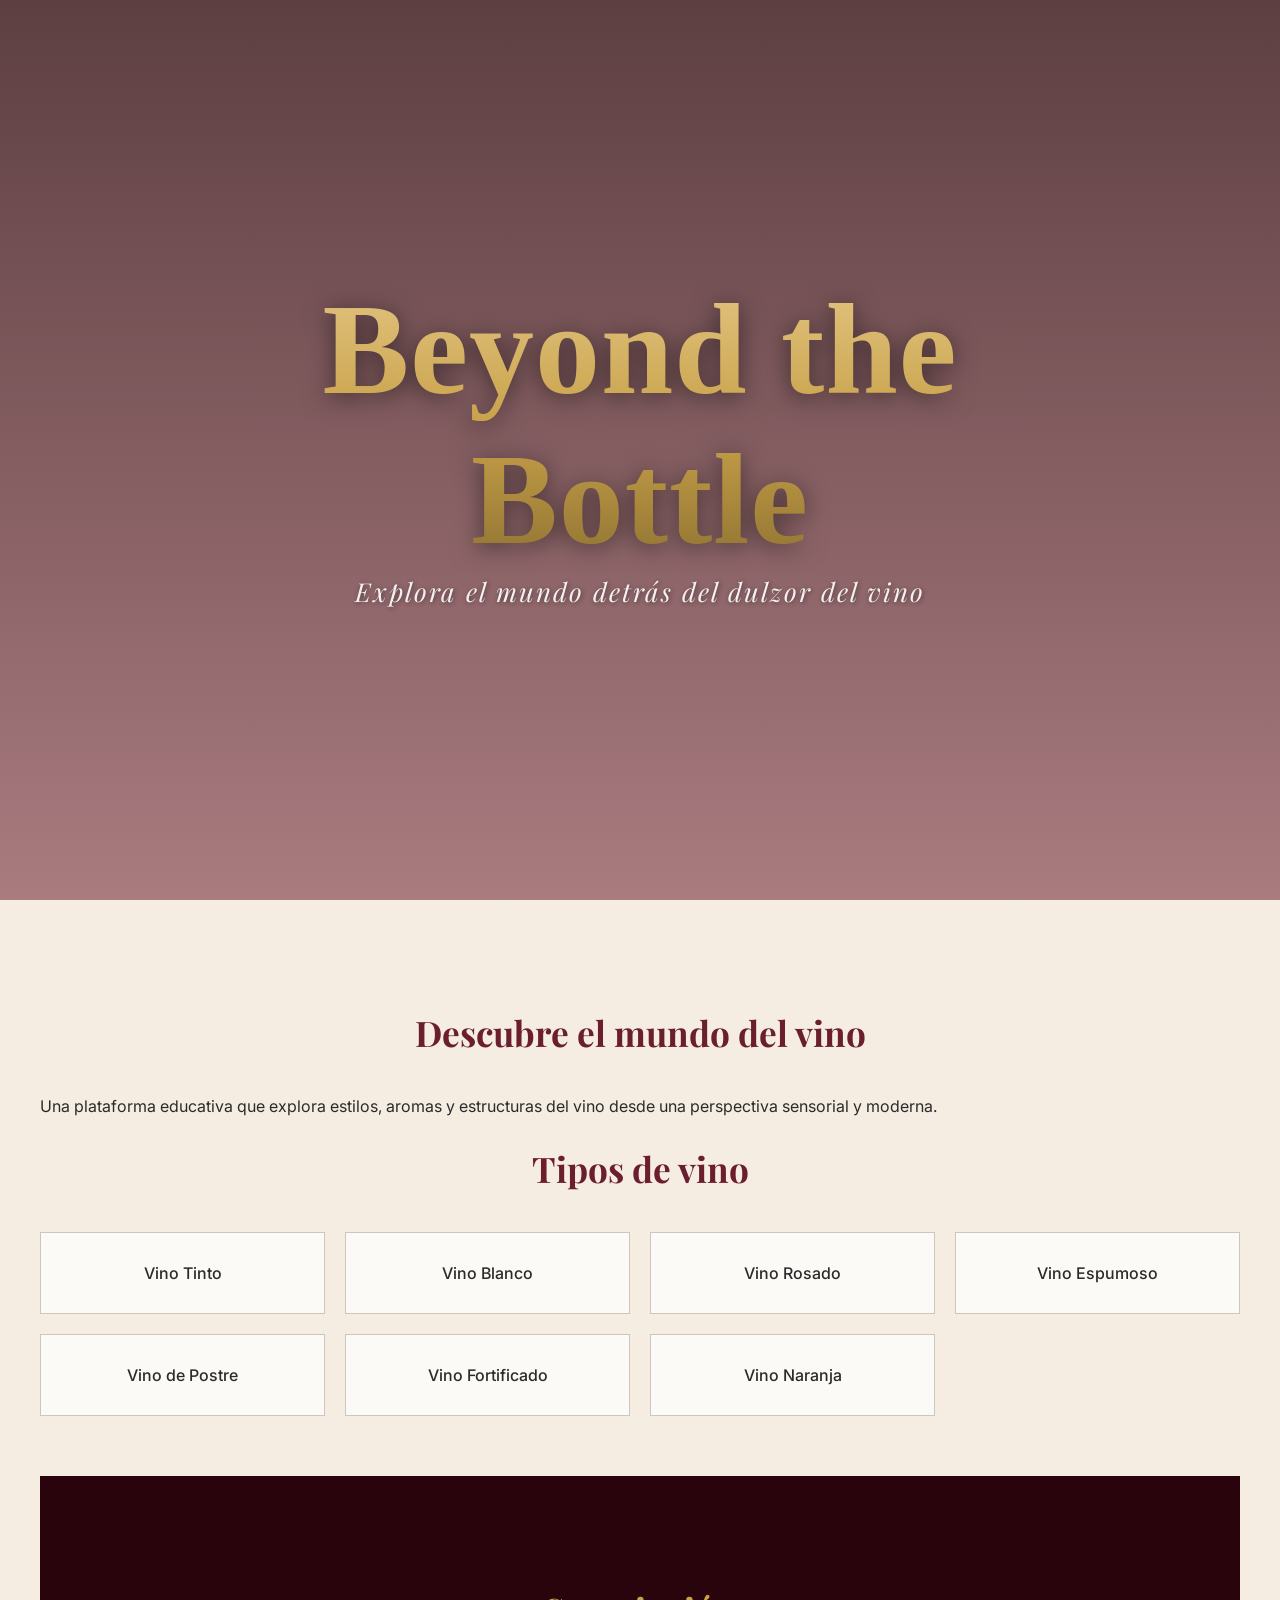
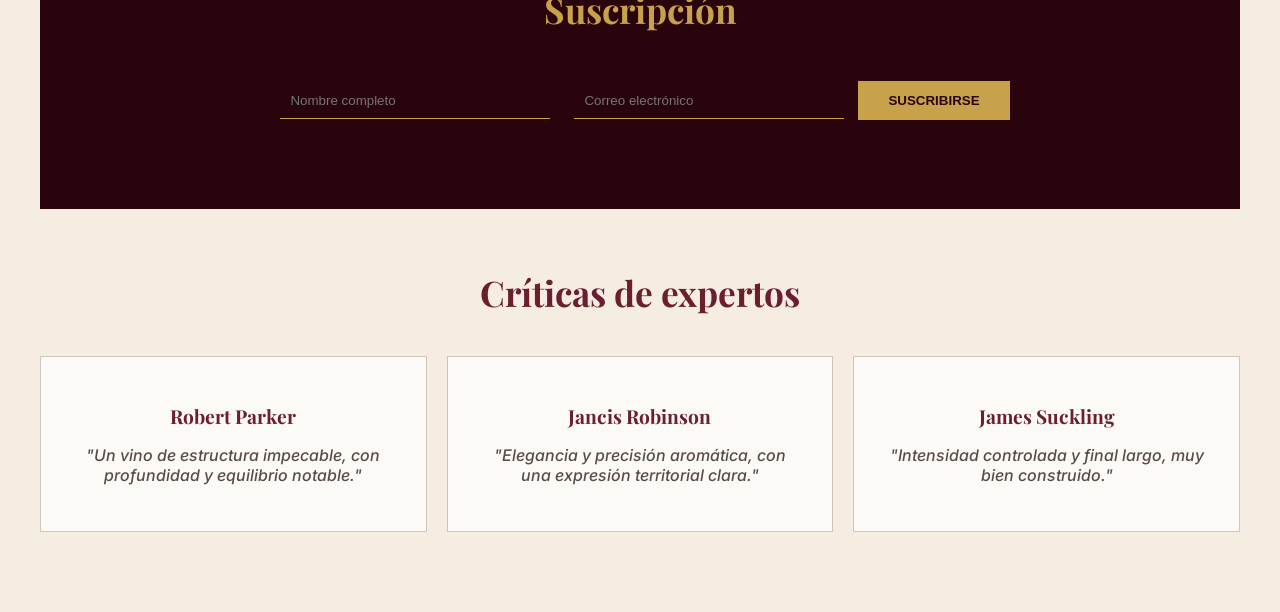
==== commit e7c3a049: "Update index.html" ====
--- a/index.html
+++ b/index.html
@@ -6,7 +6,7 @@
     <title>Beyond the Bottle</title>
 
     <!-- Fuentes -->
-    <link href="https://fonts.googleapis.com/css2?family=Playfair+Display:ital,wght@0,500;0,600;1,400&family=Inter:wght@300;400;500&family=Great+Vibes&display=swap" rel="stylesheet">
+    <link href="https://fonts.googleapis.com/css2?family=Playfair+Display:ital,wght@0,500;0,600;1,400&family=Inter:wght@300;400;500&family=Cormorant:ital,wght@1,500;1,600;1,700&display=swap" rel="stylesheet">
 
     <link rel="stylesheet" href="styles.css">
 </head>
--- a/styles.css
+++ b/styles.css
@@ -8,12 +8,11 @@
     --text: #2B2B2B;
     --text-soft: #5A4A4A;
 
-    /* NUEVA FUENTE */
-    --fancy-font: 'Birthstone', cursive;
+    --fancy-font: 'Great Vibes', cursive;
 }
 
 /* =========================
-   BASE & PATRÓN
+   BASE
 ========================= */
 body {
     margin: 0;
@@ -35,7 +34,6 @@
     align-items: center;
     justify-content: center;
     text-align: center;
-    position: relative;
     background: linear-gradient(
                     rgba(42, 4, 12, 0.75), 
                     rgba(107, 30, 46, 0.55)
@@ -46,23 +44,27 @@
     background-attachment: fixed;
 }
 
-/* AJUSTE PRINCIPAL */
 .hero-content {
     max-width: 800px;
 }
 
 .hero-content h1 {
     font-family: var(--fancy-font);
-    font-size: clamp(50px, 10vw, 100px); /* REDUCIDO */
+
+    /* AJUSTE CLAVE PARA ESTA FUENTE */
+    font-size: clamp(70px, 12vw, 130px);
+
     margin: 0;
-    line-height: 1;
-    letter-spacing: 2px;
+    line-height: 1.15;
+
+    /* scripts elegantes necesitan poco espacio entre letras */
+    letter-spacing: 1px;
 
     background: linear-gradient(to bottom, var(--gold-light) 0%, var(--gold) 50%, #8A6E2F 100%);
     -webkit-background-clip: text;
     -webkit-text-fill-color: transparent;
 
-    filter: drop-shadow(0px 4px 10px rgba(0,0,0,0.4));
+    filter: drop-shadow(0px 4px 12px rgba(0,0,0,0.5));
     padding: 10px;
 }
 
@@ -78,7 +80,7 @@
 }
 
 /* =========================
-   CONTENEDOR Y CARDS
+   CONTENIDO
 ========================= */
 .container {
     max-width: 1200px;
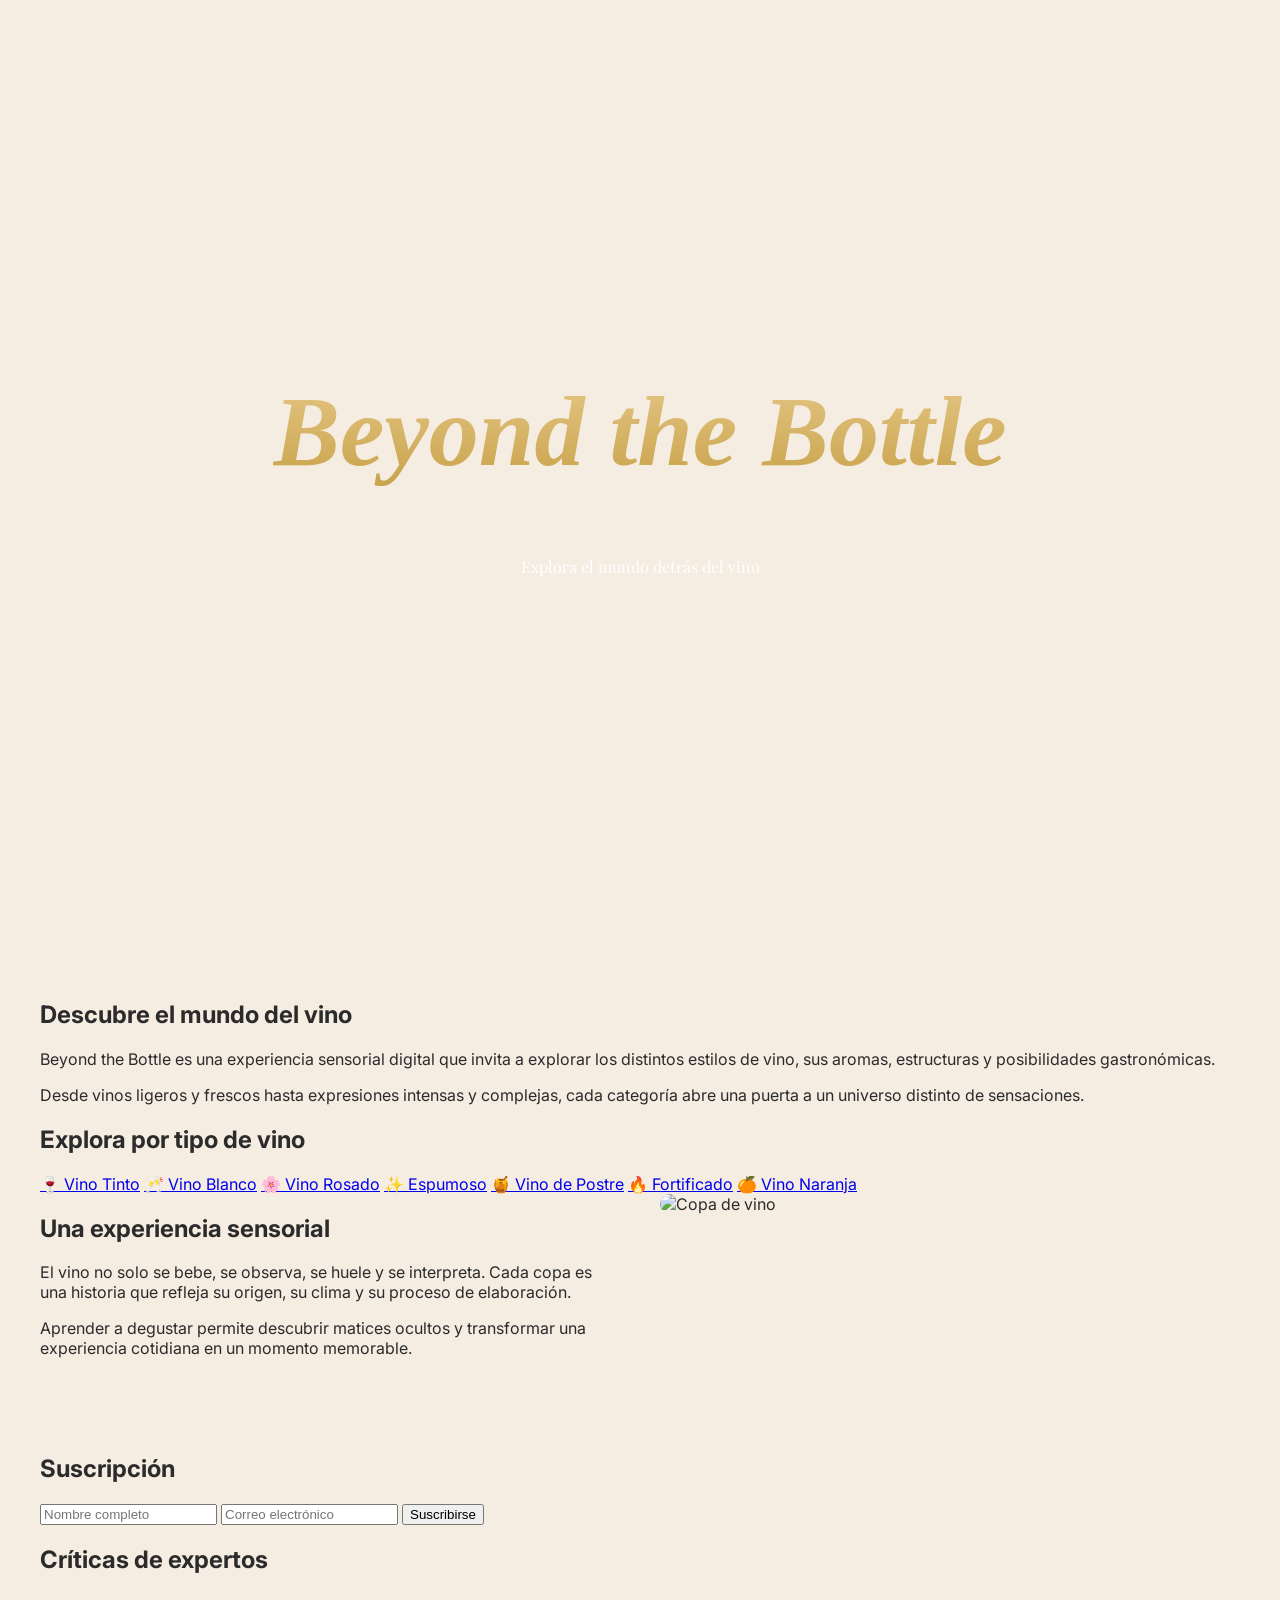
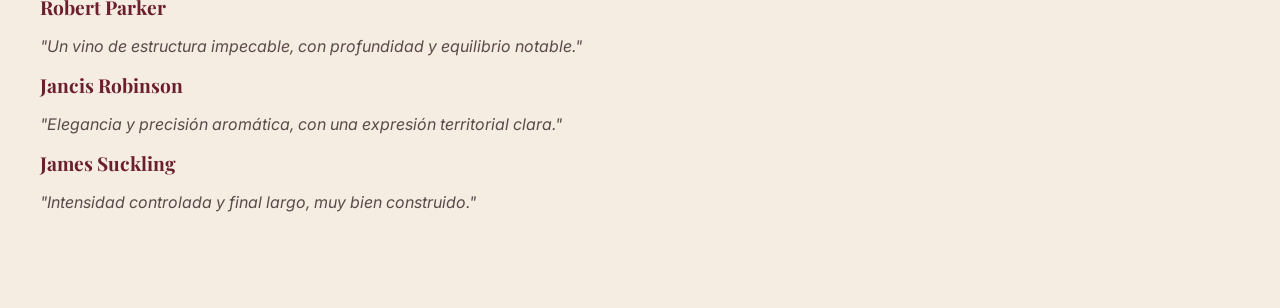
==== commit d42c81b6: "Update index.html" ====
--- a/index.html
+++ b/index.html
@@ -5,46 +5,76 @@
     <meta name="viewport" content="width=device-width, initial-scale=1.0">
     <title>Beyond the Bottle</title>
 
-    <!-- Fuentes -->
+    <!-- FUENTES -->
     <link href="https://fonts.googleapis.com/css2?family=Playfair+Display:ital,wght@0,500;0,600;1,400&family=Inter:wght@300;400;500&family=Cormorant:ital,wght@1,500;1,600;1,700&display=swap" rel="stylesheet">
 
     <link rel="stylesheet" href="styles.css">
 </head>
 <body>
 
+<!-- HERO -->
 <header class="hero">
     <div class="hero-content">
         <h1>Beyond the Bottle</h1>
-        <p>Explora el mundo detrás del dulzor del vino</p>
+        <p>Explora el mundo detrás del vino</p>
     </div>
 </header>
 
 <main class="container">
 
-    <section class="intro">
+    <!-- INTRO -->
+    <section class="info-section">
         <h2>Descubre el mundo del vino</h2>
         <p>
-            Una plataforma educativa que explora estilos, aromas y estructuras del vino desde una perspectiva sensorial y moderna.
+            Beyond the Bottle es una experiencia sensorial digital que invita a explorar los distintos estilos de vino,
+            sus aromas, estructuras y posibilidades gastronómicas.
+        </p>
+        <p>
+            Desde vinos ligeros y frescos hasta expresiones intensas y complejas, cada categoría abre una puerta
+            a un universo distinto de sensaciones.
         </p>
     </section>
 
     <!-- TIPOS DE VINO -->
     <section>
-        <h2>Tipos de vino</h2>
+        <h2>Explora por tipo de vino</h2>
+
         <div class="cards">
-            <a class="card" href="tinto.html">Vino Tinto</a>
-            <a class="card" href="blanco.html">Vino Blanco</a>
-            <a class="card" href="rosado.html">Vino Rosado</a>
-            <a class="card" href="espumoso.html">Vino Espumoso</a>
-            <a class="card" href="postre.html">Vino de Postre</a>
-            <a class="card" href="fortificado.html">Vino Fortificado</a>
-            <a class="card" href="naranja.html">Vino Naranja</a>
+
+            <a class="card" href="tinto.html">🍷 Vino Tinto</a>
+            <a class="card" href="blanco.html">🥂 Vino Blanco</a>
+            <a class="card" href="rosado.html">🌸 Vino Rosado</a>
+            <a class="card" href="espumoso.html">✨ Espumoso</a>
+            <a class="card" href="postre.html">🍯 Vino de Postre</a>
+            <a class="card" href="fortificado.html">🔥 Fortificado</a>
+            <a class="card" href="naranja.html">🍊 Vino Naranja</a>
+
+        </div>
+    </section>
+
+    <!-- EXPERIENCIA -->
+    <section class="info-section split">
+        <div class="text">
+            <h2>Una experiencia sensorial</h2>
+            <p>
+                El vino no solo se bebe, se observa, se huele y se interpreta.
+                Cada copa es una historia que refleja su origen, su clima y su proceso de elaboración.
+            </p>
+            <p>
+                Aprender a degustar permite descubrir matices ocultos y transformar
+                una experiencia cotidiana en un momento memorable.
+            </p>
+        </div>
+
+        <div class="image">
+            <img src="https://images.unsplash.com/photo-1510812431401-41d2bd2722f3?auto=format&fit=crop&w=800&q=80" alt="Copa de vino">
         </div>
     </section>
 
     <!-- NEWSLETTER -->
     <section class="newsletter">
         <h2>Suscripción</h2>
+
         <div class="newsletter-form">
             <input type="text" id="nombre" placeholder="Nombre completo">
             <input type="email" id="correo" placeholder="Correo electrónico">
@@ -61,5 +91,6 @@
 </main>
 
 <script src="script.js"></script>
+
 </body>
 </html>
--- a/styles.css
+++ b/styles.css
@@ -8,154 +8,113 @@
     --text: #2B2B2B;
     --text-soft: #5A4A4A;
 
-    --fancy-font: 'Great Vibes', cursive;
+    --fancy-font: 'Cormorant', serif;
 }
 
-/* =========================
-   BASE
-========================= */
+/* BASE */
 body {
     margin: 0;
     font-family: 'Inter', sans-serif;
     color: var(--text);
     background-color: var(--bg);
-    background-image: 
-        linear-gradient(rgba(245, 237, 226, 0.94), rgba(245, 237, 226, 0.94)),
-        url('https://www.transparenttextures.com/patterns/pinstripe.png'); 
-    background-attachment: fixed;
 }
 
-/* =========================
-   HERO
-========================= */
+/* HERO */
 .hero {
     height: 100vh;
     display: flex;
     align-items: center;
     justify-content: center;
     text-align: center;
-    background: linear-gradient(
-                    rgba(42, 4, 12, 0.75), 
-                    rgba(107, 30, 46, 0.55)
-                ), 
-                url('https://images.unsplash.com/photo-1510812431401-41d2bd2722f3?auto=format&fit=crop&w=1600&q=80');
     background-size: cover;
     background-position: center;
-    background-attachment: fixed;
 }
 
-.hero-content {
-    max-width: 800px;
+.hero-tinto {
+    background: linear-gradient(rgba(42,4,12,0.85), rgba(107,30,46,0.65)),
+    url('https://images.unsplash.com/photo-1506377247377-2a5b3b417ebb?auto=format&fit=crop&w=1600&q=80');
 }
 
 .hero-content h1 {
     font-family: var(--fancy-font);
-
-    /* AJUSTE CLAVE PARA ESTA FUENTE */
-    font-size: clamp(70px, 12vw, 130px);
-
-    margin: 0;
-    line-height: 1.15;
-
-    /* scripts elegantes necesitan poco espacio entre letras */
-    letter-spacing: 1px;
-
-    background: linear-gradient(to bottom, var(--gold-light) 0%, var(--gold) 50%, #8A6E2F 100%);
+    font-style: italic;
+    font-size: clamp(60px, 9vw, 100px);
+    background: linear-gradient(var(--gold-light), var(--gold));
     -webkit-background-clip: text;
     -webkit-text-fill-color: transparent;
-
-    filter: drop-shadow(0px 4px 12px rgba(0,0,0,0.5));
-    padding: 10px;
 }
 
 .hero-content p {
-    font-family: 'Playfair Display', serif;
-    font-style: italic;
     color: white;
-    font-size: clamp(18px, 4vw, 26px);
-    letter-spacing: 2px;
-    margin-top: -10px;
-    opacity: 0.9;
-    text-shadow: 1px 1px 5px rgba(0,0,0,0.5);
+    font-family: 'Playfair Display';
 }
 
-/* =========================
-   CONTENIDO
-========================= */
+/* CONTENIDO */
 .container {
     max-width: 1200px;
     margin: auto;
     padding: 80px 20px;
 }
 
-h2 {
-    font-family: 'Playfair Display', serif;
-    color: var(--wine);
-    text-align: center;
-    font-size: 2.2rem;
-    margin-bottom: 40px;
+/* SPLIT */
+.split {
+    display: grid;
+    grid-template-columns: 1fr 1fr;
+    gap: 40px;
+    margin-bottom: 80px;
 }
 
-.cards {
-    display: grid;
-    grid-template-columns: repeat(auto-fit, minmax(250px, 1fr));
-    gap: 20px;
+.split.reverse {
+    direction: rtl;
 }
 
-.card {
-    background: rgba(255, 255, 255, 0.7);
-    backdrop-filter: blur(10px);
-    border: 1px solid var(--greige);
-    padding: 30px;
-    text-decoration: none;
-    color: var(--text);
-    text-align: center;
-    transition: 0.4s;
-    font-weight: 500;
+.split .text {
+    direction: ltr;
 }
 
-.card:hover {
-    transform: translateY(-10px);
-    background: white;
-    border-color: var(--gold);
+.split img {
+    width: 100%;
+    border-radius: 10px;
 }
 
-/* =========================
-   NEWSLETTER
-========================= */
-.newsletter {
-    background: var(--wine-dark);
-    padding: 80px 20px;
-    color: white;
-    text-align: center;
+/* FEATURES */
+.features {
+    display: flex;
+    gap: 20px;
     margin: 60px 0;
 }
 
-.newsletter h2 { color: var(--gold); }
-
-.newsletter input {
-    background: transparent;
-    border: none;
-    border-bottom: 1px solid var(--gold);
-    color: white;
-    padding: 10px;
-    margin: 10px;
-    width: 250px;
-    outline: none;
+.feature {
+    text-align: center;
 }
 
-button {
-    background: var(--gold);
-    color: var(--wine-dark);
-    border: none;
-    padding: 12px 30px;
-    font-weight: 700;
-    text-transform: uppercase;
-    cursor: pointer;
-    transition: 0.3s;
+.circle {
+    width: 60px;
+    height: 60px;
+    border-radius: 50%;
+    background: linear-gradient(var(--gold), var(--wine));
+    margin: auto;
 }
 
-button:hover {
-    background: white;
-    letter-spacing: 1px;
+/* CATA */
+.cata-list {
+    list-style: none;
+    padding: 0;
 }
+
+.cata-list li {
+    margin-bottom: 10px;
+}
+
+/* MARIDAJE */
+.maridaje-grid {
+    display: grid;
+    grid-template-columns: repeat(auto-fit, minmax(250px, 1fr));
+    gap: 25px;
+}
+
+.maridaje-card img {
+    width: 100%;
+    height: 180px;
+    object-fit: cover;
+}
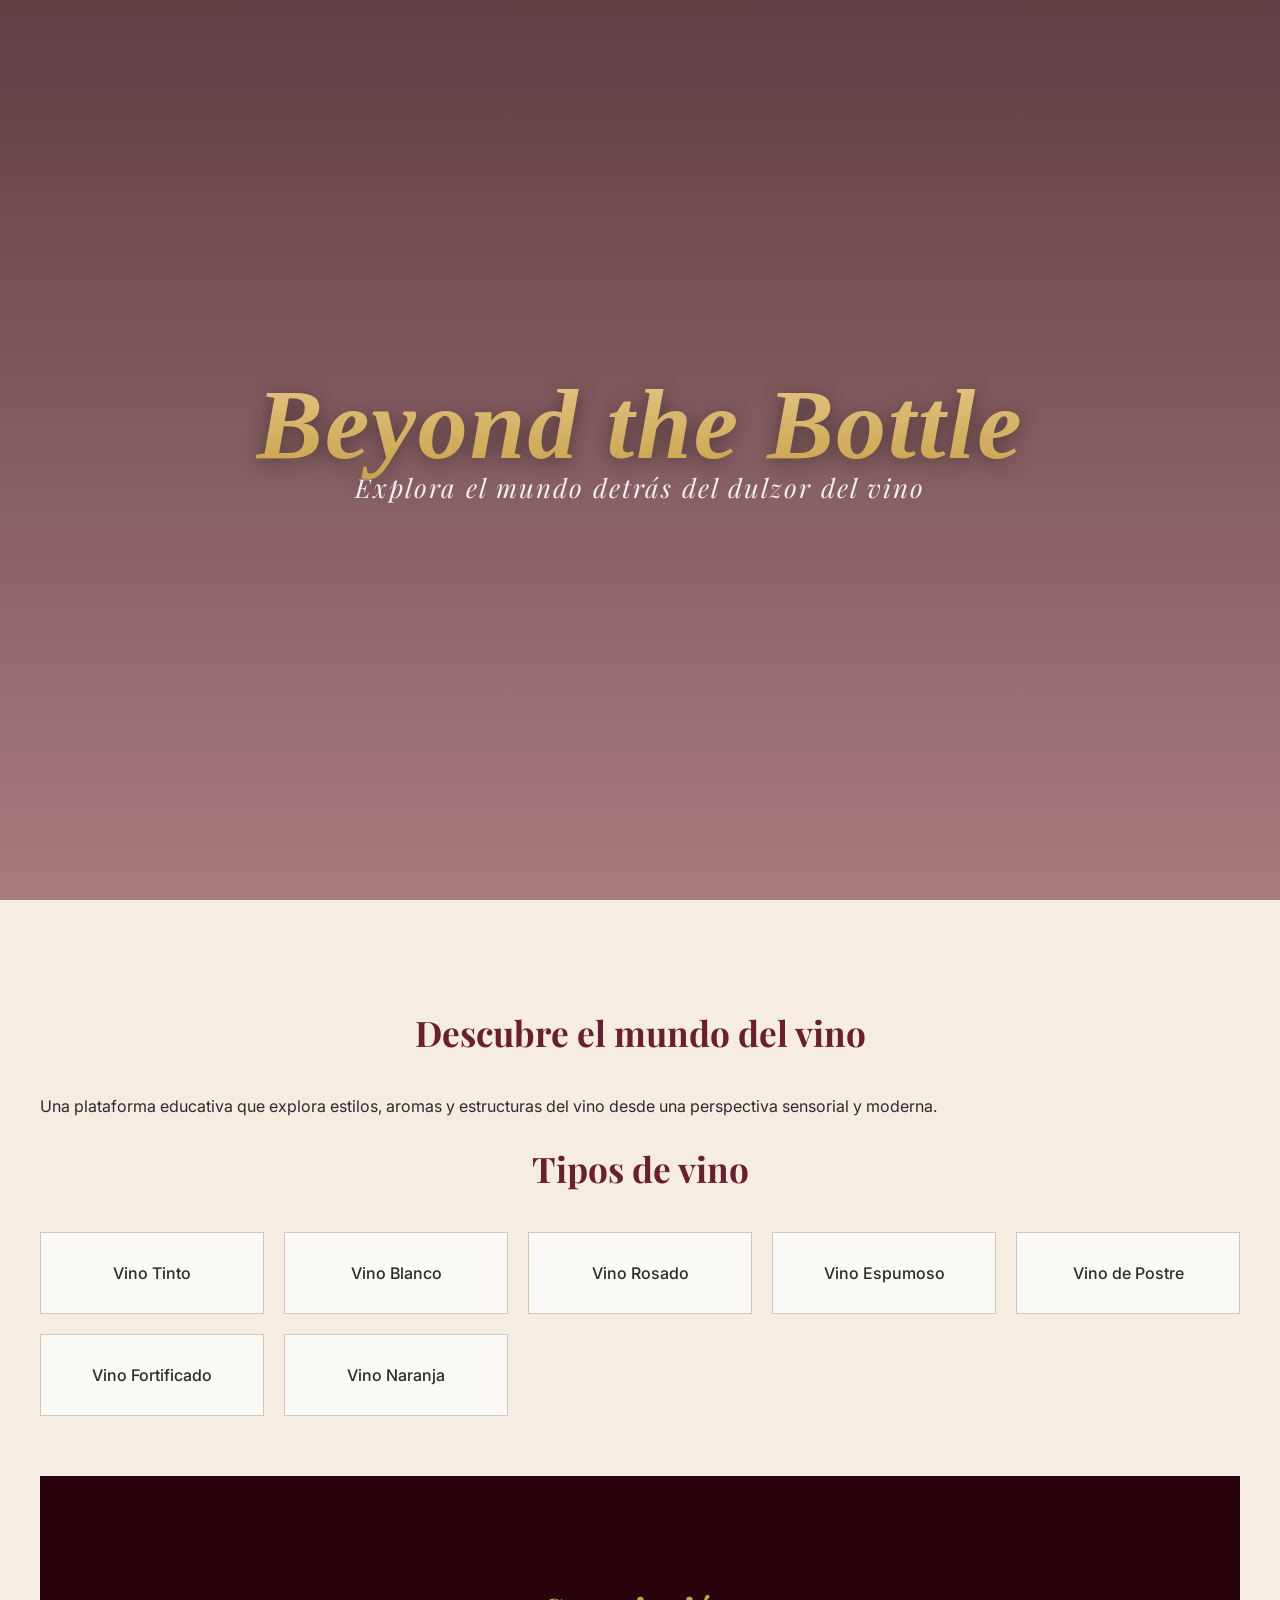
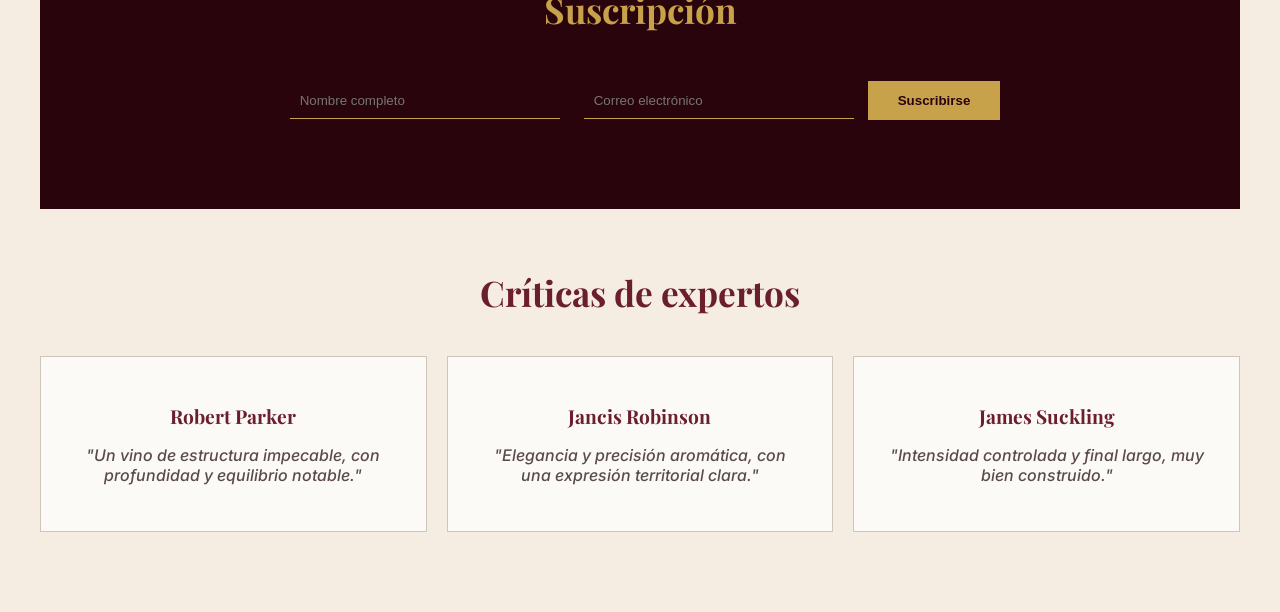
==== commit 02a08ee3: "Update index.html" ====
--- a/index.html
+++ b/index.html
@@ -4,93 +4,52 @@
     <meta charset="UTF-8">
     <meta name="viewport" content="width=device-width, initial-scale=1.0">
     <title>Beyond the Bottle</title>
-
-    <!-- FUENTES -->
+    <!-- Fuentes -->
     <link href="https://fonts.googleapis.com/css2?family=Playfair+Display:ital,wght@0,500;0,600;1,400&family=Inter:wght@300;400;500&family=Cormorant:ital,wght@1,500;1,600;1,700&display=swap" rel="stylesheet">
-
     <link rel="stylesheet" href="styles.css">
 </head>
 <body>
-
-<!-- HERO -->
 <header class="hero">
     <div class="hero-content">
         <h1>Beyond the Bottle</h1>
-        <p>Explora el mundo detrás del vino</p>
+        <p>Explora el mundo detrás del dulzor del vino</p>
     </div>
 </header>
-
 <main class="container">
-
-    <!-- INTRO -->
-    <section class="info-section">
+    <section class="intro">
         <h2>Descubre el mundo del vino</h2>
         <p>
-            Beyond the Bottle es una experiencia sensorial digital que invita a explorar los distintos estilos de vino,
-            sus aromas, estructuras y posibilidades gastronómicas.
-        </p>
-        <p>
-            Desde vinos ligeros y frescos hasta expresiones intensas y complejas, cada categoría abre una puerta
-            a un universo distinto de sensaciones.
+            Una plataforma educativa que explora estilos, aromas y estructuras del vino desde una perspectiva sensorial y moderna.
         </p>
     </section>
-
     <!-- TIPOS DE VINO -->
     <section>
-        <h2>Explora por tipo de vino</h2>
-
+        <h2>Tipos de vino</h2>
         <div class="cards">
-
-            <a class="card" href="tinto.html">🍷 Vino Tinto</a>
-            <a class="card" href="blanco.html">🥂 Vino Blanco</a>
-            <a class="card" href="rosado.html">🌸 Vino Rosado</a>
-            <a class="card" href="espumoso.html">✨ Espumoso</a>
-            <a class="card" href="postre.html">🍯 Vino de Postre</a>
-            <a class="card" href="fortificado.html">🔥 Fortificado</a>
-            <a class="card" href="naranja.html">🍊 Vino Naranja</a>
-
+            <a class="card" href="tinto.html">Vino Tinto</a>
+            <a class="card" href="blanco.html">Vino Blanco</a>
+            <a class="card" href="rosado.html">Vino Rosado</a>
+            <a class="card" href="espumoso.html">Vino Espumoso</a>
+            <a class="card" href="postre.html">Vino de Postre</a>
+            <a class="card" href="fortificado.html">Vino Fortificado</a>
+            <a class="card" href="naranja.html">Vino Naranja</a>
         </div>
     </section>
-
-    <!-- EXPERIENCIA -->
-    <section class="info-section split">
-        <div class="text">
-            <h2>Una experiencia sensorial</h2>
-            <p>
-                El vino no solo se bebe, se observa, se huele y se interpreta.
-                Cada copa es una historia que refleja su origen, su clima y su proceso de elaboración.
-            </p>
-            <p>
-                Aprender a degustar permite descubrir matices ocultos y transformar
-                una experiencia cotidiana en un momento memorable.
-            </p>
-        </div>
-
-        <div class="image">
-            <img src="https://images.unsplash.com/photo-1510812431401-41d2bd2722f3?auto=format&fit=crop&w=800&q=80" alt="Copa de vino">
-        </div>
-    </section>
-
     <!-- NEWSLETTER -->
     <section class="newsletter">
         <h2>Suscripción</h2>
-
         <div class="newsletter-form">
             <input type="text" id="nombre" placeholder="Nombre completo">
             <input type="email" id="correo" placeholder="Correo electrónico">
             <button onclick="suscribir()">Suscribirse</button>
         </div>
     </section>
-
     <!-- CRÍTICAS -->
     <section>
         <h2>Críticas de expertos</h2>
         <div id="criticas" class="cards"></div>
     </section>
-
 </main>
-
 <script src="script.js"></script>
-
 </body>
 </html>
--- a/styles.css
+++ b/styles.css
@@ -11,57 +11,147 @@
     --fancy-font: 'Cormorant', serif;
 }
 
-/* BASE */
+/* =========================
+   BASE
+========================= */
 body {
     margin: 0;
     font-family: 'Inter', sans-serif;
     color: var(--text);
     background-color: var(--bg);
-}
-
-/* HERO */
+    background-image: 
+        linear-gradient(rgba(245, 237, 226, 0.94), rgba(245, 237, 226, 0.94)),
+        url('https://www.transparenttextures.com/patterns/pinstripe.png'); 
+    background-attachment: fixed;
+}
+
+/* =========================
+   HERO GLOBAL
+========================= */
 .hero {
     height: 100vh;
     display: flex;
     align-items: center;
     justify-content: center;
     text-align: center;
+    background: linear-gradient(
+                    rgba(42, 4, 12, 0.75), 
+                    rgba(107, 30, 46, 0.55)
+                ), 
+                url('https://images.unsplash.com/photo-1510812431401-41d2bd2722f3?auto=format&fit=crop&w=1600&q=80');
     background-size: cover;
     background-position: center;
-}
-
-.hero-tinto {
-    background: linear-gradient(rgba(42,4,12,0.85), rgba(107,30,46,0.65)),
-    url('https://images.unsplash.com/photo-1506377247377-2a5b3b417ebb?auto=format&fit=crop&w=1600&q=80');
+    background-attachment: fixed;
 }
 
 .hero-content h1 {
     font-family: var(--fancy-font);
     font-style: italic;
     font-size: clamp(60px, 9vw, 100px);
-    background: linear-gradient(var(--gold-light), var(--gold));
+    margin: 0;
+    line-height: 1.1;
+    letter-spacing: 2px;
+
+    background: linear-gradient(to bottom, var(--gold-light), var(--gold));
     -webkit-background-clip: text;
     -webkit-text-fill-color: transparent;
+
+    filter: drop-shadow(0px 4px 10px rgba(0,0,0,0.4));
 }
 
 .hero-content p {
+    font-family: 'Playfair Display', serif;
+    font-style: italic;
     color: white;
-    font-family: 'Playfair Display';
-}
-
-/* CONTENIDO */
+    font-size: clamp(18px, 4vw, 26px);
+    letter-spacing: 2px;
+    margin-top: -10px;
+    opacity: 0.9;
+}
+
+/* HERO ESPECÍFICO TINTO */
+.hero-tinto {
+    background: linear-gradient(
+                    rgba(42, 4, 12, 0.85), 
+                    rgba(107, 30, 46, 0.65)
+                ), 
+                url('https://images.unsplash.com/photo-1506377247377-2a5b3b417ebb?auto=format&fit=crop&w=1600&q=80');
+}
+
+/* =========================
+   CONTENEDOR
+========================= */
 .container {
     max-width: 1200px;
     margin: auto;
     padding: 80px 20px;
 }
 
-/* SPLIT */
+/* =========================
+   TITULOS
+========================= */
+h2 {
+    font-family: 'Playfair Display', serif;
+    color: var(--wine);
+    text-align: center;
+    font-size: 2.2rem;
+    margin-bottom: 40px;
+}
+
+h3 {
+    font-family: 'Playfair Display', serif;
+    color: var(--wine);
+}
+
+/* =========================
+   CARDS (INDEX)
+========================= */
+.cards {
+    display: grid;
+    grid-template-columns: repeat(auto-fit, minmax(220px, 1fr));
+    gap: 20px;
+}
+
+.card {
+    background: rgba(255, 255, 255, 0.7);
+    backdrop-filter: blur(10px);
+    border: 1px solid var(--greige);
+    padding: 30px;
+    text-decoration: none;
+    color: var(--text);
+    text-align: center;
+    transition: 0.4s;
+    font-weight: 500;
+}
+
+.card:hover {
+    transform: translateY(-10px);
+    background: white;
+    border-color: var(--gold);
+}
+
+/* =========================
+   SECCIONES GENERALES
+========================= */
+.info-section {
+    margin-bottom: 80px;
+    text-align: center;
+}
+
+.info-section p {
+    max-width: 800px;
+    margin: 10px auto;
+    line-height: 1.7;
+}
+
+/* =========================
+   SPLIT (imagen + texto)
+========================= */
 .split {
     display: grid;
     grid-template-columns: 1fr 1fr;
     gap: 40px;
-    margin-bottom: 80px;
+    align-items: center;
 }
 
 .split.reverse {
@@ -72,49 +162,139 @@
     direction: ltr;
 }
 
-.split img {
+.split .image img {
     width: 100%;
-    border-radius: 10px;
-}
-
-/* FEATURES */
+    height: 320px;
+    object-fit: cover;
+    border-radius: 12px;
+    box-shadow: 0px 10px 30px rgba(0,0,0,0.2);
+}
+
+/* =========================
+   FEATURES (CÍRCULOS)
+========================= */
 .features {
     display: flex;
+    justify-content: space-between;
     gap: 20px;
-    margin: 60px 0;
+    margin: 80px 0;
 }
 
 .feature {
     text-align: center;
+    flex: 1;
 }
 
 .circle {
     width: 60px;
     height: 60px;
+    margin: auto;
     border-radius: 50%;
     background: linear-gradient(var(--gold), var(--wine));
-    margin: auto;
-}
-
-/* CATA */
+    margin-bottom: 15px;
+}
+
+/* =========================
+   CATA
+========================= */
 .cata-list {
     list-style: none;
     padding: 0;
 }
 
 .cata-list li {
-    margin-bottom: 10px;
-}
-
-/* MARIDAJE */
+    margin-bottom: 12px;
+    padding-left: 20px;
+    position: relative;
+}
+
+.cata-list li::before {
+    content: "•";
+    color: var(--wine);
+    position: absolute;
+    left: 0;
+}
+
+/* =========================
+   MARIDAJE
+========================= */
+.maridaje {
+    background: rgba(107, 30, 46, 0.05);
+    padding: 60px 30px;
+    border-radius: 12px;
+    margin-top: 60px;
+}
+
 .maridaje-grid {
     display: grid;
     grid-template-columns: repeat(auto-fit, minmax(250px, 1fr));
-    gap: 25px;
+    gap: 30px;
+}
+
+.maridaje-card {
+    background: white;
+    border-radius: 12px;
+    overflow: hidden;
+    transition: 0.4s;
+    box-shadow: 0 10px 25px rgba(0,0,0,0.08);
 }
 
 .maridaje-card img {
     width: 100%;
-    height: 180px;
+    height: 160px;
     object-fit: cover;
-}
+    display: block;
+}
+
+.maridaje-card h3 {
+    margin: 15px 20px 5px;
+}
+
+.maridaje-card p {
+    margin: 0 20px 20px;
+    color: var(--text-soft);
+}
+
+.maridaje-card:hover {
+    transform: translateY(-8px);
+}
+
+/* =========================
+   NEWSLETTER
+========================= */
+.newsletter {
+    background: var(--wine-dark);
+    padding: 80px 20px;
+    color: white;
+    text-align: center;
+    margin: 60px 0;
+}
+
+.newsletter h2 {
+    color: var(--gold);
+}
+
+.newsletter input {
+    background: transparent;
+    border: none;
+    border-bottom: 1px solid var(--gold);
+    color: white;
+    padding: 10px;
+    margin: 10px;
+    width: 250px;
+    outline: none;
+}
+
+button {
+    background: var(--gold);
+    color: var(--wine-dark);
+    border: none;
+    padding: 12px 30px;
+    font-weight: 700;
+    cursor: pointer;
+    transition: 0.3s;
+}
+
+button:hover {
+    background: white;
+}
